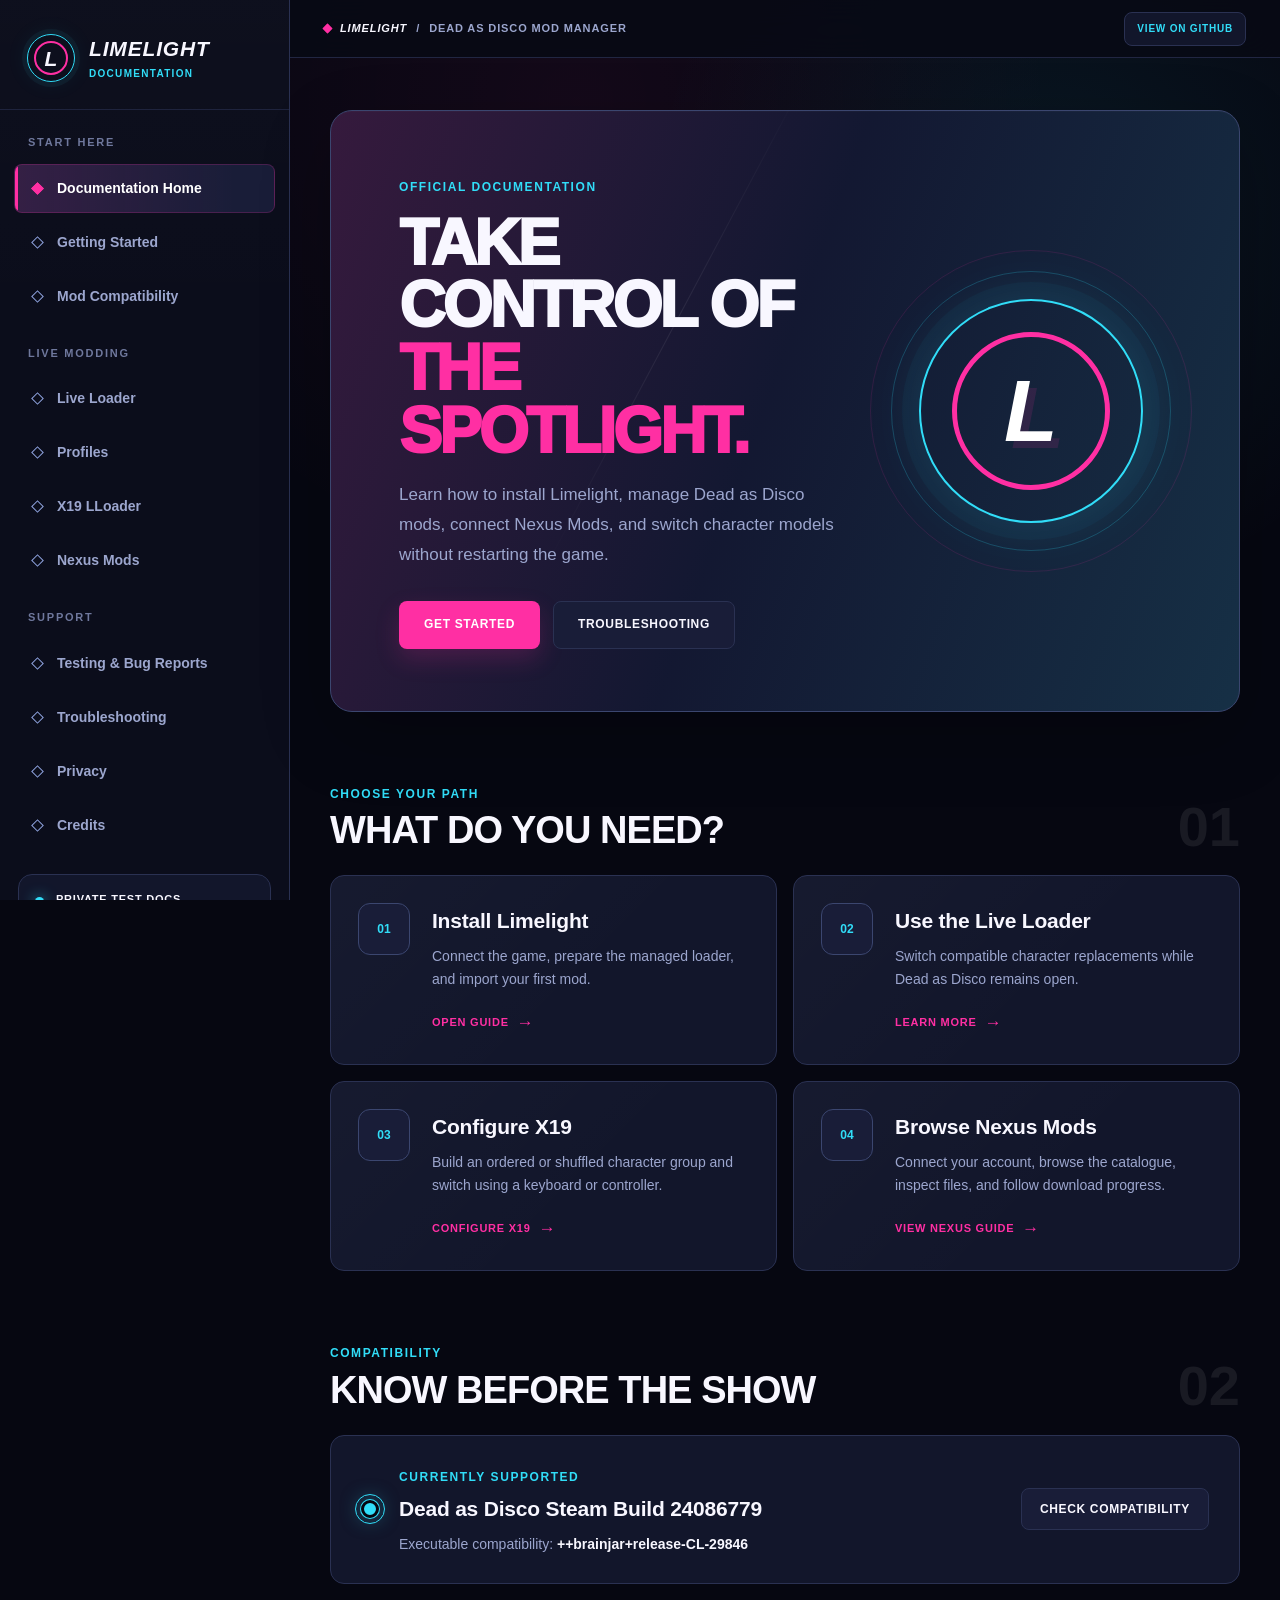
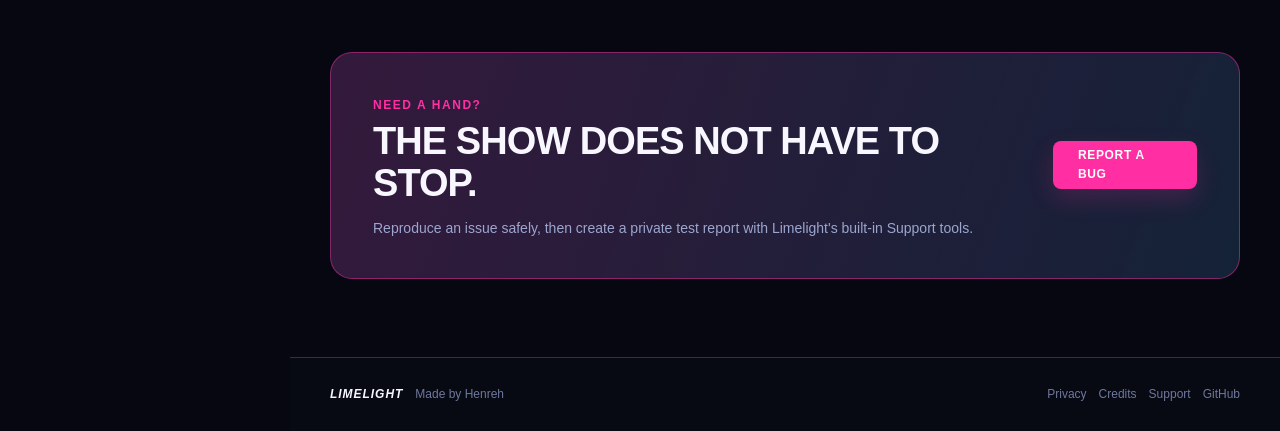
==== index.html @ 69129fb0 "Added credits to the web docs" ====
<!DOCTYPE html>
<html lang="en">
<head>
    <meta charset="UTF-8">

    <meta
        name="viewport"
        content="width=device-width, initial-scale=1.0">

    <meta
        name="description"
        content="Official documentation for Limelight, the Dead as Disco mod manager and live loader.">

    <title>Limelight Documentation</title>

    <link
        rel="stylesheet"
        href="assets/css/styles.css">

    <script
        src="assets/js/site.js"
        defer>
    </script>
</head>

<body data-page="home">
    <a
        class="skip-link"
        href="#main-content">
        Skip to documentation
    </a>

    <div class="site-shell">
        <!-- I keep the documentation navigation in one predictable place. -->
        <aside
            id="documentationSidebar"
            class="sidebar">
            <div class="sidebar-brand">
                <a
                    class="brand-link"
                    href="index.html"
                    aria-label="Limelight documentation home">
                    <span
                        class="brand-mark"
                        aria-hidden="true">
                        <span class="brand-mark-inner">L</span>
                    </span>

                    <span class="brand-copy">
                        <strong>LIMELIGHT</strong>
                        <small>DOCUMENTATION</small>
                    </span>
                </a>
            </div>

            <nav
                class="documentation-navigation"
                aria-label="Documentation">
                <p class="navigation-label">START HERE</p>

                <a
                    class="navigation-link active"
                    aria-current="page"
                    href="index.html">
                    <span class="navigation-diamond" aria-hidden="true"></span>
                    <span>Documentation Home</span>
                </a>

                <a
                    class="navigation-link"
                    href="getting-started.html">
                    <span class="navigation-diamond" aria-hidden="true"></span>
                    <span>Getting Started</span>
                </a>

                <a
                    class="navigation-link"
                    href="mod-compatibility.html">
                    <span class="navigation-diamond" aria-hidden="true"></span>
                    <span>Mod Compatibility</span>
                </a>

                <p class="navigation-label">LIVE MODDING</p>

                <a
                    class="navigation-link"
                    href="live-loader.html">
                    <span class="navigation-diamond" aria-hidden="true"></span>
                    <span>Live Loader</span>
                </a>

                <a
                    class="navigation-link"
                    href="profiles.html">
                    <span class="navigation-diamond" aria-hidden="true"></span>
                    <span>Profiles</span>
                </a>

                <a
                    class="navigation-link"
                    href="x19-loader.html">
                    <span class="navigation-diamond" aria-hidden="true"></span>
                    <span>X19 LLoader</span>
                </a>

                <a
                    class="navigation-link"
                    href="nexus-mods.html">
                    <span class="navigation-diamond" aria-hidden="true"></span>
                    <span>Nexus Mods</span>
                </a>

                <p class="navigation-label">SUPPORT</p>

                <a
                    class="navigation-link"
                    href="testing-bug-reports.html">
                    <span class="navigation-diamond" aria-hidden="true"></span>
                    <span>Testing &amp; Bug Reports</span>
                </a>

                <a
                    class="navigation-link"
                    href="troubleshooting.html">
                    <span class="navigation-diamond" aria-hidden="true"></span>
                    <span>Troubleshooting</span>
                </a>

                <a
                    class="navigation-link"
                    href="privacy.html">
                    <span class="navigation-diamond" aria-hidden="true"></span>
                    <span>Privacy</span>
                </a>
                <a
                    class="navigation-link"
                    href="credits.html">
                    <span class="navigation-diamond" aria-hidden="true"></span>
                    <span>Credits</span>
                </a>
            </nav>

            <div class="sidebar-status">
                <span class="status-dot" aria-hidden="true"></span>

                <div>
                    <strong>PRIVATE TEST DOCS</strong>
                    <span>Documentation is still being prepared.</span>
                </div>
            </div>
        </aside>

        <div class="page-column">
            <header class="topbar">
                <button
                    id="menuToggle"
                    class="menu-button"
                    type="button"
                    aria-label="Open documentation navigation"
                    aria-controls="documentationSidebar"
                    aria-expanded="false">
                    <span></span>
                    <span></span>
                    <span></span>
                </button>

                <div class="topbar-title">
                    <span class="topbar-diamond" aria-hidden="true"></span>
                    <strong>LIMELIGHT</strong>
                    <span>/</span>
                    <span>DEAD AS DISCO MOD MANAGER</span>
                </div>

                <a
                    class="topbar-link"
                    href="https://github.com/Henreh1/Limelight"
                    target="_blank"
                    rel="noopener noreferrer">
                    VIEW ON GITHUB
                </a>
            </header>

            <main
                id="main-content"
                class="main-content">
                <section class="hero-section">
                    <div class="hero-copy">
                        <span class="eyebrow">OFFICIAL DOCUMENTATION</span>

                        <h1>
                            TAKE CONTROL OF
                            <span>THE SPOTLIGHT.</span>
                        </h1>

                        <p class="hero-description">
                            Learn how to install Limelight, manage Dead as Disco
                            mods, connect Nexus Mods, and switch character models
                            without restarting the game.
                        </p>

                        <div class="hero-actions">
                            <a
                                class="button button-primary"
                                href="getting-started.html">
                                GET STARTED
                            </a>

                            <a
                                class="button button-secondary"
                                href="troubleshooting.html">
                                TROUBLESHOOTING
                            </a>
                        </div>
                    </div>

                    <div
                        class="hero-logo"
                        aria-hidden="true">
                        <div class="hero-logo-ring">
                            <div class="hero-logo-inner">L</div>
                        </div>

                        <span class="hero-orbit hero-orbit-one"></span>
                        <span class="hero-orbit hero-orbit-two"></span>
                    </div>
                </section>

                <section
                    class="section-block"
                    aria-labelledby="choose-path-heading">
                    <div class="section-heading">
                        <div>
                            <span class="eyebrow">CHOOSE YOUR PATH</span>
                            <h2 id="choose-path-heading">WHAT DO YOU NEED?</h2>
                        </div>

                        <span class="section-number">01</span>
                    </div>

                    <div class="feature-grid">
                        <a
                            class="feature-card"
                            href="getting-started.html">
                            <span class="card-icon" aria-hidden="true">01</span>

                            <div>
                                <h3>Install Limelight</h3>

                                <p>
                                    Connect the game, prepare the managed loader,
                                    and import your first mod.
                                </p>

                                <span class="card-link">
                                    OPEN GUIDE
                                    <span aria-hidden="true">→</span>
                                </span>
                            </div>
                        </a>

                        <a
                            class="feature-card"
                            href="live-loader.html">
                            <span class="card-icon" aria-hidden="true">02</span>

                            <div>
                                <h3>Use the Live Loader</h3>

                                <p>
                                    Switch compatible character replacements while
                                    Dead as Disco remains open.
                                </p>

                                <span class="card-link">
                                    LEARN MORE
                                    <span aria-hidden="true">→</span>
                                </span>
                            </div>
                        </a>

                        <a
                            class="feature-card"
                            href="x19-loader.html">
                            <span class="card-icon" aria-hidden="true">03</span>

                            <div>
                                <h3>Configure X19</h3>

                                <p>
                                    Build an ordered or shuffled character group
                                    and switch using a keyboard or controller.
                                </p>

                                <span class="card-link">
                                    CONFIGURE X19
                                    <span aria-hidden="true">→</span>
                                </span>
                            </div>
                        </a>

                        <a
                            class="feature-card"
                            href="nexus-mods.html">
                            <span class="card-icon" aria-hidden="true">04</span>

                            <div>
                                <h3>Browse Nexus Mods</h3>

                                <p>
                                    Connect your account, browse the catalogue,
                                    inspect files, and follow download progress.
                                </p>

                                <span class="card-link">
                                    VIEW NEXUS GUIDE
                                    <span aria-hidden="true">→</span>
                                </span>
                            </div>
                        </a>
                    </div>
                </section>

                <section
                    class="section-block"
                    aria-labelledby="compatibility-heading">
                    <div class="section-heading">
                        <div>
                            <span class="eyebrow">COMPATIBILITY</span>
                            <h2 id="compatibility-heading">
                                KNOW BEFORE THE SHOW
                            </h2>
                        </div>

                        <span class="section-number">02</span>
                    </div>

                    <div class="compatibility-card">
                        <div class="compatibility-status">
                            <span class="status-pulse" aria-hidden="true"></span>

                            <div>
                                <span class="eyebrow">CURRENTLY SUPPORTED</span>
                                <h3>Dead as Disco Steam Build 24086779</h3>

                                <p>
                                    Executable compatibility:
                                    <strong>++brainjar+release-CL-29846</strong>
                                </p>
                            </div>
                        </div>

                        <a
                            class="button button-secondary compact-button"
                            href="troubleshooting.html">
                            CHECK COMPATIBILITY
                        </a>
                    </div>
                </section>

                <section class="help-banner">
                    <div>
                        <span class="eyebrow">NEED A HAND?</span>
                        <h2>THE SHOW DOES NOT HAVE TO STOP.</h2>

                        <p>
                            Reproduce an issue safely, then create a private test
                            report with Limelight's built-in Support tools.
                        </p>
                    </div>

                    <a
                        class="button button-primary"
                        href="testing-bug-reports.html">
                        REPORT A BUG
                    </a>
                </section>
            </main>

            <footer class="site-footer">
                <div>
                    <strong>LIMELIGHT</strong>
                    <span>Made by Henreh</span>
                </div>

                <div class="footer-links">
                    <a href="privacy.html">Privacy</a>
                    <a href="credits.html">Credits</a>
                    <a href="troubleshooting.html">Support</a>
                    <a href="https://github.com/Henreh1" target="_blank" rel="noopener noreferrer">
                        GitHub
                    </a>
                </div>
            </footer>
        </div>
    </div>
</body>
</html>
---- assets/css/styles.css ----
:root {
    --background: #060711;
    --sidebar: #0b0d1b;
    --panel: #12162b;
    --panel-raised: #191d38;
    --panel-hover: #202543;
    --border: #2a3152;
    --border-bright: #3b466f;

    --pink: #ff2fa3;
    --pink-soft: rgba(255, 47, 163, 0.14);
    --cyan: #31ddf8;
    --cyan-soft: rgba(49, 221, 248, 0.12);

    --text: #f8f7ff;
    --muted: #9ca6ce;
    --subtle: #6f789d;

    --sidebar-width: 290px;
    --topbar-height: 58px;
    --content-width: 1220px;

    --small-radius: 8px;
    --medium-radius: 14px;
    --large-radius: 22px;

    --fast-transition: 160ms ease;
    --normal-transition: 240ms ease;
}

* {
    box-sizing: border-box;
}

html {
    min-height: 100%;
    scroll-behavior: smooth;
}

body {
    min-height: 100vh;
    margin: 0;
    overflow-x: hidden;
    color: var(--text);
    background:
        radial-gradient(
            circle at 82% 10%,
            rgba(49, 221, 248, 0.08),
            transparent 25rem
        ),
        radial-gradient(
            circle at 45% 5%,
            rgba(255, 47, 163, 0.06),
            transparent 30rem
        ),
        var(--background);
    font-family:
        "Segoe UI",
        Arial,
        sans-serif;
    font-size: 16px;
    line-height: 1.6;
}

button,
a {
    font: inherit;
}

a {
    color: inherit;
    text-decoration: none;
}

button {
    color: inherit;
}

::selection {
    color: #ffffff;
    background: var(--pink);
}

/* I keep Limelight's scrollbar styling consistent across every page. */
* {
    scrollbar-width: thin;
    scrollbar-color: var(--pink) var(--panel);
}

*::-webkit-scrollbar {
    width: 10px;
    height: 10px;
}

*::-webkit-scrollbar-track {
    background: var(--panel);
}

*::-webkit-scrollbar-thumb {
    border: 2px solid var(--panel);
    border-radius: 999px;
    background: var(--pink);
}

*::-webkit-scrollbar-thumb:hover {
    background: var(--cyan);
}

.skip-link {
    position: fixed;
    top: 12px;
    left: 12px;
    z-index: 1000;
    padding: 10px 16px;
    border-radius: var(--small-radius);
    color: #ffffff;
    background: var(--pink);
    font-weight: 800;
    transform: translateY(-160%);
    transition: transform var(--fast-transition);
}

.skip-link:focus {
    transform: translateY(0);
}

.site-shell {
    display: grid;
    grid-template-columns: var(--sidebar-width) minmax(0, 1fr);
    min-height: 100vh;
}

/* Sidebar */

.sidebar {
    position: sticky;
    top: 0;
    display: flex;
    flex-direction: column;
    height: 100vh;
    overflow-y: auto;
    border-right: 1px solid var(--border);
    background:
        linear-gradient(
            180deg,
            rgba(255, 255, 255, 0.012),
            transparent 38%
        ),
        var(--sidebar);
}

.sidebar-brand {
    padding: 34px 27px 27px;
    border-bottom: 1px solid rgba(42, 49, 82, 0.62);
}

.brand-link {
    display: flex;
    align-items: center;
    gap: 14px;
    width: fit-content;
}

.brand-mark {
    display: grid;
    width: 48px;
    height: 48px;
    place-items: center;
    border: 1px solid var(--cyan);
    border-radius: 50%;
    box-shadow:
        0 0 0 5px rgba(49, 221, 248, 0.05),
        0 0 24px rgba(49, 221, 248, 0.08);
}

.brand-mark-inner {
    display: grid;
    width: 34px;
    height: 34px;
    place-items: center;
    border: 2px solid var(--pink);
    border-radius: 50%;
    color: var(--text);
    font-size: 21px;
    font-style: italic;
    font-weight: 900;
    line-height: 1;
}

.brand-copy {
    display: flex;
    flex-direction: column;
    line-height: 1.15;
}

.brand-copy strong {
    font-family:
        "Arial Narrow",
        "Segoe UI",
        sans-serif;
    font-size: 21px;
    font-style: italic;
    font-weight: 900;
    letter-spacing: 0.04em;
}

.brand-copy small {
    margin-top: 7px;
    color: var(--cyan);
    font-size: 10px;
    font-weight: 800;
    letter-spacing: 0.13em;
}

.documentation-navigation {
    display: flex;
    flex: 1;
    flex-direction: column;
    gap: 5px;
    padding: 24px 14px;
}

.navigation-label {
    margin: 19px 14px 7px;
    color: var(--subtle);
    font-size: 11px;
    font-weight: 800;
    letter-spacing: 0.16em;
}

.navigation-label:first-child {
    margin-top: 0;
}

.navigation-link {
    position: relative;
    display: flex;
    align-items: center;
    min-height: 49px;
    gap: 15px;
    padding: 0 18px;
    overflow: hidden;
    border: 1px solid transparent;
    border-radius: var(--small-radius);
    color: var(--muted);
    font-size: 14px;
    font-weight: 700;
    transition:
        color var(--fast-transition),
        border-color var(--fast-transition),
        background var(--fast-transition),
        transform var(--fast-transition);
}

.navigation-link::before {
    position: absolute;
    top: 0;
    bottom: 0;
    left: 0;
    width: 3px;
    border-radius: 0 3px 3px 0;
    background: var(--pink);
    content: "";
    opacity: 0;
    transform: scaleY(0.45);
    transition:
        opacity var(--fast-transition),
        transform var(--fast-transition);
}

.navigation-link:hover {
    color: var(--text);
    border-color: rgba(59, 70, 111, 0.55);
    background: var(--panel);
    transform: translateX(2px);
}

.navigation-link.active,
.navigation-link[aria-current="page"] {
    color: #ffffff;
    border-color: rgba(255, 47, 163, 0.2);
    background:
        linear-gradient(
            90deg,
            rgba(255, 47, 163, 0.12),
            transparent 85%
        ),
        var(--panel-raised);
}

.navigation-link.active::before,
.navigation-link[aria-current="page"]::before {
    opacity: 1;
    transform: scaleY(1);
}

.navigation-diamond,
.topbar-diamond {
    display: inline-block;
    width: 9px;
    height: 9px;
    flex: 0 0 auto;
    border: 1px solid #8fa3df;
    transform: rotate(45deg);
    transition:
        border-color var(--fast-transition),
        background var(--fast-transition);
}

.navigation-link:hover .navigation-diamond {
    border-color: var(--cyan);
}

.navigation-link.active .navigation-diamond,
.navigation-link[aria-current="page"] .navigation-diamond {
    border-color: var(--pink);
    background: var(--pink);
}

.sidebar-status {
    display: flex;
    align-items: flex-start;
    gap: 12px;
    margin: 0 18px 20px;
    padding: 16px;
    border: 1px solid var(--border);
    border-radius: var(--medium-radius);
    background: var(--panel);
}

.sidebar-status .status-dot {
    width: 9px;
    height: 9px;
    flex: 0 0 auto;
    margin-top: 6px;
    border-radius: 50%;
    background: var(--cyan);
    box-shadow: 0 0 14px rgba(49, 221, 248, 0.7);
}

.sidebar-status div {
    display: flex;
    min-width: 0;
    flex-direction: column;
}

.sidebar-status strong {
    color: var(--text);
    font-size: 11px;
    letter-spacing: 0.07em;
}

.sidebar-status span:last-child {
    margin-top: 4px;
    color: var(--muted);
    font-size: 11px;
    line-height: 1.45;
}

/* Main page frame */

.page-column {
    display: flex;
    min-width: 0;
    min-height: 100vh;
    flex-direction: column;
}

.topbar {
    position: sticky;
    top: 0;
    z-index: 50;
    display: flex;
    min-height: var(--topbar-height);
    align-items: center;
    justify-content: space-between;
    gap: 20px;
    padding: 0 34px;
    border-bottom: 1px solid rgba(42, 49, 82, 0.75);
    background: rgba(8, 10, 21, 0.92);
    backdrop-filter: blur(18px);
}

.topbar-title {
    display: flex;
    align-items: center;
    gap: 9px;
    color: var(--muted);
    font-size: 11px;
    font-weight: 800;
    letter-spacing: 0.08em;
}

.topbar-title strong {
    color: var(--text);
    font-style: italic;
}

.topbar-diamond {
    width: 7px;
    height: 7px;
    border-color: var(--pink);
    background: var(--pink);
}

.topbar-link {
    padding: 8px 12px;
    border: 1px solid var(--border);
    border-radius: var(--small-radius);
    color: var(--cyan);
    background: var(--panel);
    font-size: 10px;
    font-weight: 900;
    letter-spacing: 0.08em;
    transition:
        color var(--fast-transition),
        border-color var(--fast-transition),
        background var(--fast-transition);
}

.topbar-link:hover {
    color: #ffffff;
    border-color: var(--pink);
    background: var(--pink-soft);
}

.menu-button {
    display: none;
    width: 42px;
    height: 42px;
    padding: 10px;
    border: 1px solid var(--border);
    border-radius: var(--small-radius);
    background: var(--panel);
    cursor: pointer;
}

.menu-button span {
    display: block;
    width: 100%;
    height: 2px;
    margin: 4px 0;
    border-radius: 2px;
    background: var(--text);
}

.main-content {
    width: min(100%, calc(var(--content-width) + 80px));
    flex: 1;
    margin: 0 auto;
    padding: 52px 40px 78px;
}

/* Hero */

.hero-section {
    position: relative;
    display: grid;
    min-height: 430px;
    grid-template-columns: minmax(0, 1.25fr) minmax(280px, 0.75fr);
    align-items: center;
    gap: 50px;
    overflow: hidden;
    padding: 62px 68px;
    border: 1px solid var(--border-bright);
    border-radius: var(--large-radius);
    background:
        linear-gradient(
            110deg,
            rgba(255, 47, 163, 0.15),
            rgba(19, 24, 50, 0.94) 48%,
            rgba(49, 221, 248, 0.13)
        ),
        var(--panel);
    box-shadow:
        0 24px 70px rgba(0, 0, 0, 0.24),
        inset 0 1px 0 rgba(255, 255, 255, 0.02);
}

.hero-section::before {
    position: absolute;
    top: -70px;
    left: 38%;
    width: 1px;
    height: 560px;
    background: linear-gradient(
        transparent,
        rgba(255, 255, 255, 0.08),
        transparent
    );
    content: "";
    transform: rotate(28deg);
}

.hero-copy {
    position: relative;
    z-index: 2;
}

.eyebrow {
    color: var(--cyan);
    font-size: 12px;
    font-weight: 900;
    letter-spacing: 0.13em;
}

.hero-copy h1 {
    max-width: 710px;
    margin: 13px 0 18px;
    font-family:
        "Arial Narrow",
        "Segoe UI",
        sans-serif;
    font-size: clamp(42px, 5vw, 72px);
    font-weight: 950;
    letter-spacing: -0.045em;
    line-height: 0.98;
}

.hero-copy h1 span {
    display: block;
    color: var(--pink);
}

.hero-description {
    max-width: 650px;
    margin: 0;
    color: var(--muted);
    font-size: 17px;
    line-height: 1.75;
}

.hero-actions {
    display: flex;
    flex-wrap: wrap;
    gap: 13px;
    margin-top: 31px;
}

.button {
    display: inline-flex;
    min-height: 48px;
    align-items: center;
    justify-content: center;
    padding: 0 24px;
    border: 1px solid transparent;
    border-radius: var(--small-radius);
    font-size: 12px;
    font-weight: 900;
    letter-spacing: 0.055em;
    transition:
        color var(--fast-transition),
        border-color var(--fast-transition),
        background var(--fast-transition),
        transform var(--fast-transition),
        box-shadow var(--fast-transition);
}

.button:hover {
    transform: translateY(-2px);
}

.button:focus-visible,
.navigation-link:focus-visible,
.topbar-link:focus-visible,
.feature-card:focus-visible,
.menu-button:focus-visible {
    outline: 2px solid var(--cyan);
    outline-offset: 3px;
}

.button-primary {
    color: #ffffff;
    background: var(--pink);
    box-shadow: 0 10px 24px rgba(255, 47, 163, 0.18);
}

.button-primary:hover {
    background: #ff4caf;
    box-shadow: 0 13px 30px rgba(255, 47, 163, 0.3);
}

.button-secondary {
    color: var(--text);
    border-color: var(--border);
    background: var(--panel-raised);
}

.button-secondary:hover {
    border-color: var(--cyan);
    background: var(--cyan-soft);
}

.compact-button {
    min-height: 42px;
    padding: 0 18px;
    white-space: nowrap;
}

.hero-logo {
    position: relative;
    display: grid;
    width: min(100%, 330px);
    aspect-ratio: 1;
    place-items: center;
    justify-self: center;
}

.hero-logo-ring {
    position: relative;
    z-index: 2;
    display: grid;
    width: 224px;
    height: 224px;
    place-items: center;
    border: 2px solid var(--cyan);
    border-radius: 50%;
    box-shadow:
        0 0 0 17px rgba(49, 221, 248, 0.035),
        0 0 55px rgba(49, 221, 248, 0.12);
}

.hero-logo-inner {
    display: grid;
    width: 158px;
    height: 158px;
    place-items: center;
    border: 5px solid var(--pink);
    border-radius: 50%;
    color: #ffffff;
    font-size: 88px;
    font-style: italic;
    font-weight: 900;
    line-height: 1;
    text-shadow: 7px 7px 0 rgba(255, 47, 163, 0.12);
}

.hero-orbit {
    position: absolute;
    border: 1px solid rgba(49, 221, 248, 0.22);
    border-radius: 50%;
    animation: orbitPulse 4s ease-in-out infinite;
}

.hero-orbit-one {
    width: 280px;
    height: 280px;
}

.hero-orbit-two {
    width: 322px;
    height: 322px;
    border-color: rgba(255, 47, 163, 0.12);
    animation-delay: 1.1s;
}

@keyframes orbitPulse {
    0%,
    100% {
        opacity: 0.3;
        transform: scale(0.96);
    }

    50% {
        opacity: 0.8;
        transform: scale(1);
    }
}

/* Documentation sections */

.section-block {
    margin-top: 68px;
}

.section-heading {
    display: flex;
    align-items: flex-end;
    justify-content: space-between;
    gap: 30px;
    margin-bottom: 23px;
}

.section-heading h2,
.help-banner h2 {
    margin: 5px 0 0;
    font-family:
        "Arial Narrow",
        "Segoe UI",
        sans-serif;
    font-size: clamp(27px, 3vw, 38px);
    font-weight: 900;
    letter-spacing: -0.025em;
    line-height: 1.1;
}

.section-number {
    color: rgba(255, 255, 255, 0.08);
    font-size: 56px;
    font-weight: 900;
    line-height: 0.9;
}

.feature-grid {
    display: grid;
    grid-template-columns: repeat(2, minmax(0, 1fr));
    gap: 16px;
}

.feature-card {
    display: flex;
    min-height: 190px;
    gap: 22px;
    padding: 27px;
    border: 1px solid var(--border);
    border-radius: var(--medium-radius);
    background:
        linear-gradient(
            135deg,
            rgba(255, 255, 255, 0.018),
            transparent 60%
        ),
        var(--panel);
    transition:
        border-color var(--normal-transition),
        background var(--normal-transition),
        transform var(--normal-transition),
        box-shadow var(--normal-transition);
}

.feature-card:hover {
    border-color: var(--pink);
    background:
        linear-gradient(
            135deg,
            rgba(255, 47, 163, 0.1),
            transparent 66%
        ),
        var(--panel-raised);
    box-shadow: 0 17px 45px rgba(0, 0, 0, 0.19);
    transform: translateY(-4px);
}

.card-icon {
    display: grid;
    width: 52px;
    height: 52px;
    flex: 0 0 auto;
    place-items: center;
    border: 1px solid var(--border-bright);
    border-radius: 12px;
    color: var(--cyan);
    background: var(--panel-raised);
    font-size: 12px;
    font-weight: 900;
}

.feature-card:hover .card-icon {
    color: var(--pink);
    border-color: var(--pink);
}

.feature-card h3,
.compatibility-card h3 {
    margin: 1px 0 7px;
    color: var(--text);
    font-family:
        "Arial Narrow",
        "Segoe UI",
        sans-serif;
    font-size: 21px;
    font-weight: 900;
    letter-spacing: -0.01em;
}

.feature-card p,
.compatibility-card p,
.help-banner p {
    margin: 0;
    color: var(--muted);
    font-size: 14px;
    line-height: 1.65;
}

.card-link {
    display: inline-flex;
    align-items: center;
    gap: 8px;
    margin-top: 18px;
    color: var(--pink);
    font-size: 11px;
    font-weight: 900;
    letter-spacing: 0.07em;
}

.card-link span {
    font-size: 17px;
    transition: transform var(--fast-transition);
}

.feature-card:hover .card-link span {
    transform: translateX(4px);
}

.compatibility-card {
    display: flex;
    align-items: center;
    justify-content: space-between;
    gap: 28px;
    padding: 27px 30px;
    border: 1px solid var(--border);
    border-radius: var(--medium-radius);
    background: var(--panel);
}

.compatibility-status {
    display: flex;
    align-items: center;
    gap: 20px;
}

.status-pulse {
    position: relative;
    width: 18px;
    height: 18px;
    flex: 0 0 auto;
    border: 3px solid var(--background);
    border-radius: 50%;
    background: var(--cyan);
    box-shadow:
        0 0 0 1px var(--cyan),
        0 0 20px rgba(49, 221, 248, 0.5);
}

.status-pulse::after {
    position: absolute;
    inset: -9px;
    border: 1px solid var(--cyan);
    border-radius: 50%;
    content: "";
    animation: statusPulse 2s ease-out infinite;
}

@keyframes statusPulse {
    from {
        opacity: 0.8;
        transform: scale(0.55);
    }

    to {
        opacity: 0;
        transform: scale(1.25);
    }
}

.compatibility-card h3 {
    margin-top: 4px;
}

.compatibility-card p strong {
    color: var(--text);
}

.help-banner {
    display: flex;
    align-items: center;
    justify-content: space-between;
    gap: 35px;
    margin-top: 68px;
    padding: 38px 42px;
    border: 1px solid rgba(255, 47, 163, 0.45);
    border-radius: var(--large-radius);
    background:
        linear-gradient(
            110deg,
            rgba(255, 47, 163, 0.14),
            rgba(49, 221, 248, 0.06)
        ),
        var(--panel);
}

.help-banner .eyebrow {
    color: var(--pink);
}

.help-banner p {
    max-width: 700px;
    margin-top: 12px;
}

/* Footer */

.site-footer {
    display: flex;
    align-items: center;
    justify-content: space-between;
    gap: 25px;
    padding: 27px 40px;
    border-top: 1px solid var(--border);
    color: var(--subtle);
    background: rgba(8, 10, 21, 0.7);
    font-size: 12px;
}

.site-footer > div {
    display: flex;
    align-items: center;
    gap: 12px;
}

.site-footer strong {
    color: var(--text);
    font-style: italic;
    letter-spacing: 0.08em;
}

.footer-links {
    display: flex;
    gap: 20px;
}

.footer-links a {
    transition: color var(--fast-transition);
}

.footer-links a:hover {
    color: var(--cyan);
}

/* Tablet layout */

@media (max-width: 1080px) {
    :root {
        --sidebar-width: 250px;
    }

    .main-content {
        padding-right: 28px;
        padding-left: 28px;
    }

    .hero-section {
        padding: 48px 42px;
    }

    .hero-logo {
        transform: scale(0.82);
    }

    .feature-grid {
        grid-template-columns: 1fr;
    }
}

/* Mobile navigation and page layout */

@media (max-width: 820px) {
    .site-shell {
        display: block;
    }

    .sidebar {
        position: fixed;
        top: 0;
        bottom: 0;
        left: 0;
        z-index: 200;
        width: min(320px, 88vw);
        height: 100vh;
        box-shadow: 25px 0 60px rgba(0, 0, 0, 0.45);
        transform: translateX(-105%);
        transition: transform var(--normal-transition);
    }

    body.sidebar-open {
        overflow: hidden;
    }

    body.sidebar-open .sidebar {
        transform: translateX(0);
    }

    body.sidebar-open::after {
        position: fixed;
        inset: 0;
        z-index: 150;
        background: rgba(2, 3, 10, 0.72);
        content: "";
        backdrop-filter: blur(3px);
    }

    .menu-button {
        display: block;
    }

    .topbar {
        padding: 8px 18px;
    }

    .topbar-title {
        flex: 1;
    }

    .topbar-title span:last-child,
    .topbar-link {
        display: none;
    }

    .main-content {
        padding: 30px 18px 58px;
    }

    .hero-section {
        grid-template-columns: 1fr;
        gap: 22px;
        padding: 38px 27px 24px;
        text-align: center;
    }

    .hero-description {
        margin: 0 auto;
    }

    .hero-actions {
        justify-content: center;
    }

    .hero-logo {
        width: 240px;
        margin: 0 auto;
        transform: scale(0.75);
    }

    .section-block,
    .help-banner {
        margin-top: 45px;
    }

    .section-heading {
        align-items: center;
    }

    .section-number {
        font-size: 42px;
    }

    .compatibility-card,
    .help-banner {
        align-items: flex-start;
        flex-direction: column;
    }

    .site-footer {
        align-items: flex-start;
        flex-direction: column;
        padding: 24px 20px;
    }

    .site-footer > div {
        flex-wrap: wrap;
    }
}

@media (max-width: 520px) {
    .hero-copy h1 {
        font-size: 38px;
    }

    .hero-actions,
    .hero-actions .button {
        width: 100%;
    }

    .feature-card {
        flex-direction: column;
    }

    .compatibility-status {
        align-items: flex-start;
    }

    .section-heading {
        align-items: flex-start;
    }

    .section-number {
        display: none;
    }

    .help-banner {
        padding: 29px 25px;
    }

    .help-banner .button {
        width: 100%;
    }
}

@media (prefers-reduced-motion: reduce) {
    html {
        scroll-behavior: auto;
    }

    *,
    *::before,
    *::after {
        animation-duration: 0.01ms !important;
        animation-iteration-count: 1 !important;
        transition-duration: 0.01ms !important;
    }
}

/* Documentation article pages */

.documentation-page {
    width: min(100%, calc(var(--content-width) + 80px));
    flex: 1;
    margin: 0 auto;
    padding: 52px 40px 78px;
}

.documentation-hero {
    padding-bottom: 34px;
    border-bottom: 1px solid var(--border);
}

.documentation-hero h1 {
    margin: 8px 0 13px;
    font-family:
        "Arial Narrow",
        "Segoe UI",
        sans-serif;
    font-size: clamp(38px, 5vw, 60px);
    font-weight: 950;
    letter-spacing: -0.04em;
    line-height: 1;
}

.documentation-hero > p {
    max-width: 780px;
    margin: 0;
    color: var(--muted);
    font-size: 17px;
    line-height: 1.75;
}

.breadcrumbs {
    display: flex;
    flex-wrap: wrap;
    align-items: center;
    gap: 9px;
    margin-bottom: 24px;
    color: var(--subtle);
    font-size: 11px;
    font-weight: 800;
    letter-spacing: 0.08em;
}

.breadcrumbs a {
    color: var(--cyan);
}

.breadcrumbs a:hover {
    color: var(--pink);
}

.article-layout {
    display: grid;
    grid-template-columns: minmax(0, 1fr) 245px;
    align-items: start;
    gap: 58px;
    margin-top: 42px;
}

.article {
    min-width: 0;
}

.table-of-contents {
    position: sticky;
    top: calc(var(--topbar-height) + 28px);
    padding: 20px;
    border: 1px solid var(--border);
    border-radius: var(--medium-radius);
    background: var(--panel);
}

.table-of-contents strong {
    display: block;
    margin-bottom: 12px;
    color: var(--text);
    font-size: 11px;
    letter-spacing: 0.09em;
}

.table-of-contents a {
    display: block;
    padding: 7px 0 7px 13px;
    border-left: 1px solid var(--border-bright);
    color: var(--muted);
    font-size: 12px;
    line-height: 1.4;
    transition:
        color var(--fast-transition),
        border-color var(--fast-transition);
}

.table-of-contents a:hover {
    color: var(--cyan);
    border-color: var(--cyan);
}

.guide-section {
    padding-bottom: 43px;
    scroll-margin-top: calc(var(--topbar-height) + 28px);
}

.guide-section + .guide-section {
    padding-top: 43px;
    border-top: 1px solid var(--border);
}

.guide-section h2 {
    margin: 0 0 14px;
    font-family:
        "Arial Narrow",
        "Segoe UI",
        sans-serif;
    font-size: 30px;
    font-weight: 900;
    letter-spacing: -0.025em;
}

.guide-section h3 {
    margin: 28px 0 9px;
    color: var(--text);
    font-size: 18px;
}

.guide-section p {
    margin: 0 0 17px;
    color: var(--muted);
    line-height: 1.75;
}

.guide-section a:not(.button) {
    color: var(--cyan);
    text-decoration: underline;
    text-decoration-color: rgba(49, 221, 248, 0.35);
    text-underline-offset: 3px;
}

.guide-section a:not(.button):hover {
    color: var(--pink);
    text-decoration-color: var(--pink);
}

.guide-list {
    margin: 18px 0;
    padding-left: 23px;
    color: var(--muted);
}

.guide-list li {
    margin: 9px 0;
    padding-left: 5px;
}

.guide-list li::marker {
    color: var(--pink);
}

.step-list {
    display: grid;
    gap: 14px;
    margin-top: 22px;
}

.guide-step {
    display: grid;
    grid-template-columns: 44px minmax(0, 1fr);
    gap: 17px;
    padding: 21px;
    border: 1px solid var(--border);
    border-radius: var(--medium-radius);
    background: var(--panel);
}

.step-number {
    display: grid;
    width: 44px;
    height: 44px;
    place-items: center;
    border: 1px solid var(--pink);
    border-radius: 11px;
    color: var(--pink);
    background: var(--pink-soft);
    font-size: 13px;
    font-weight: 900;
}

.guide-step h3 {
    margin: 1px 0 5px;
    font-size: 16px;
}

.guide-step p {
    margin: 0;
    font-size: 14px;
}

.notice {
    position: relative;
    margin: 23px 0;
    padding: 20px 22px 20px 25px;
    overflow: hidden;
    border: 1px solid var(--border);
    border-radius: var(--medium-radius);
    background: var(--panel);
}

.notice::before {
    position: absolute;
    top: 0;
    bottom: 0;
    left: 0;
    width: 4px;
    background: var(--cyan);
    content: "";
}

.notice.notice-warning::before {
    background: var(--pink);
}

.notice strong {
    display: block;
    margin-bottom: 5px;
    color: var(--cyan);
    font-size: 12px;
    letter-spacing: 0.07em;
}

.notice.notice-warning strong {
    color: var(--pink);
}

.notice p {
    margin: 0;
    font-size: 14px;
}

.code-block {
    position: relative;
    margin: 20px 0;
    padding: 19px 21px;
    overflow-x: auto;
    border: 1px solid var(--border);
    border-radius: var(--small-radius);
    color: #c9f8ff;
    background: #090b17;
    font-family:
        Consolas,
        "Courier New",
        monospace;
    font-size: 13px;
    line-height: 1.65;
    white-space: pre;
}

.inline-code {
    padding: 2px 6px;
    border: 1px solid rgba(49, 221, 248, 0.18);
    border-radius: 4px;
    color: var(--cyan);
    background: rgba(49, 221, 248, 0.07);
    font-family:
        Consolas,
        "Courier New",
        monospace;
    font-size: 0.9em;
}

.next-page-card {
    display: flex;
    align-items: center;
    justify-content: space-between;
    gap: 25px;
    margin-top: 22px;
    padding: 24px 26px;
    border: 1px solid var(--border);
    border-radius: var(--medium-radius);
    background:
        linear-gradient(
            110deg,
            rgba(255, 47, 163, 0.1),
            rgba(49, 221, 248, 0.05)
        ),
        var(--panel);
    transition:
        border-color var(--fast-transition),
        transform var(--fast-transition);
}

.next-page-card:hover {
    border-color: var(--pink);
    transform: translateY(-2px);
}

.next-page-card small {
    display: block;
    margin-bottom: 3px;
    color: var(--pink);
    font-weight: 900;
    letter-spacing: 0.08em;
}

.next-page-card strong {
    color: var(--text);
    font-size: 18px;
}

.next-page-arrow {
    color: var(--cyan);
    font-size: 28px;
}

.documentation-image {
    margin: 27px 0;
}

.documentation-image-button {
    position: relative;
    display: block;
    width: 100%;
    padding: 0;
    overflow: hidden;
    border: 1px solid var(--border-bright);
    border-radius: var(--medium-radius);
    background: var(--panel);
    cursor: zoom-in;
    transition:
        border-color var(--fast-transition),
        box-shadow var(--fast-transition),
        transform var(--fast-transition);
}

.documentation-image-button:hover {
    border-color: var(--pink);
    box-shadow: 0 18px 42px rgba(0, 0, 0, 0.28);
    transform: translateY(-2px);
}

.documentation-image-button:focus-visible {
    outline: 2px solid var(--cyan);
    outline-offset: 4px;
}

.documentation-image-button img {
    display: block;
    width: 100%;
    height: auto;
}

.documentation-image-action {
    position: absolute;
    right: 14px;
    bottom: 14px;
    padding: 8px 11px;
    border: 1px solid rgba(49, 221, 248, 0.28);
    border-radius: 7px;
    color: var(--cyan);
    background: rgba(7, 9, 22, 0.9);
    font-size: 10px;
    font-weight: 900;
    letter-spacing: 0.08em;
}

.documentation-image figcaption {
    padding: 11px 4px 0;
    color: var(--muted);
    font-size: 12px;
    line-height: 1.6;
}

.documentation-image figcaption strong {
    margin-right: 7px;
    color: var(--pink);
    font-size: 10px;
    letter-spacing: 0.08em;
}

body.lightbox-open {
    overflow: hidden;
}

.image-lightbox {
    position: fixed;
    z-index: 2000;
    inset: 0;
    display: grid;
    grid-template-rows: minmax(0, 1fr) auto;
    place-items: center;
    gap: 16px;
    padding: 64px 32px 28px;
    background: rgba(4, 5, 15, 0.94);
    animation: lightbox-fade-in 160ms ease-out;
}

.image-lightbox img {
    display: block;
    max-width: 96vw;
    max-height: 88vh;
    border: 1px solid var(--border-bright);
    border-radius: var(--medium-radius);
    box-shadow: 0 28px 80px rgba(0, 0, 0, 0.55);
    object-fit: contain;
}

.image-lightbox-caption {
    max-width: 900px;
    margin: 0;
    color: var(--muted);
    font-size: 13px;
    line-height: 1.55;
    text-align: center;
}

.image-lightbox-close {
    position: absolute;
    top: 18px;
    right: 20px;
    display: grid;
    width: 42px;
    height: 42px;
    place-items: center;
    border: 1px solid var(--border-bright);
    border-radius: 10px;
    color: var(--text);
    background: var(--panel-raised);
    cursor: pointer;
    font-size: 23px;
    line-height: 1;
    transition:
        color var(--fast-transition),
        border-color var(--fast-transition),
        background var(--fast-transition);
}

.image-lightbox-close:hover {
    color: var(--pink);
    border-color: var(--pink);
    background: var(--pink-soft);
}

.image-lightbox-close:focus-visible {
    outline: 2px solid var(--cyan);
    outline-offset: 3px;
}

@keyframes lightbox-fade-in {
    from {
        opacity: 0;
    }

    to {
        opacity: 1;
    }
}

@media (max-width: 1000px) {
    .article-layout {
        grid-template-columns: 1fr;
    }

    .table-of-contents {
        position: static;
        grid-row: 1;
    }
}

@media (max-width: 820px) {
    .documentation-page {
        padding: 30px 18px 58px;
    }
}

@media (max-width: 520px) {
    .guide-step {
        grid-template-columns: 1fr;
    }

    .next-page-card {
        align-items: flex-start;
    }

    .image-lightbox {
        padding: 58px 14px 20px;
    }

    .documentation-image-action {
        right: 8px;
        bottom: 8px;
    }
}
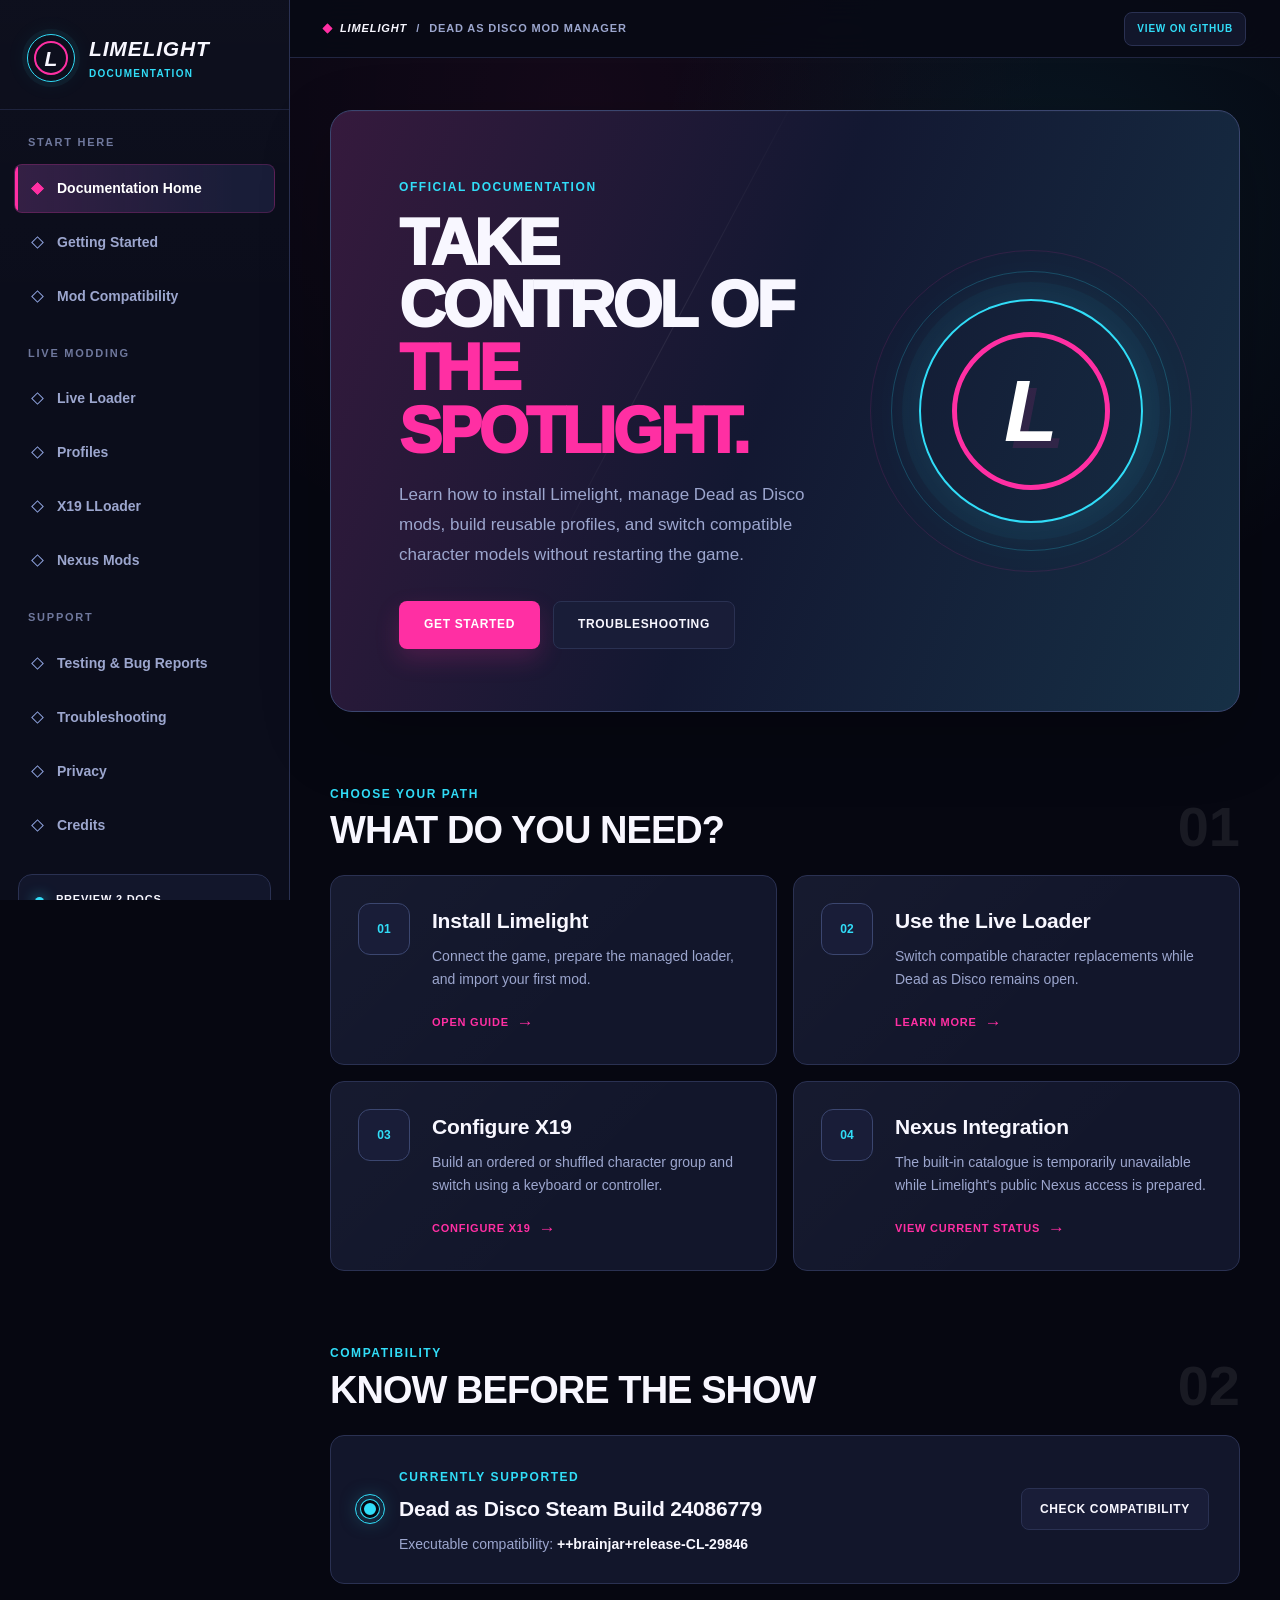
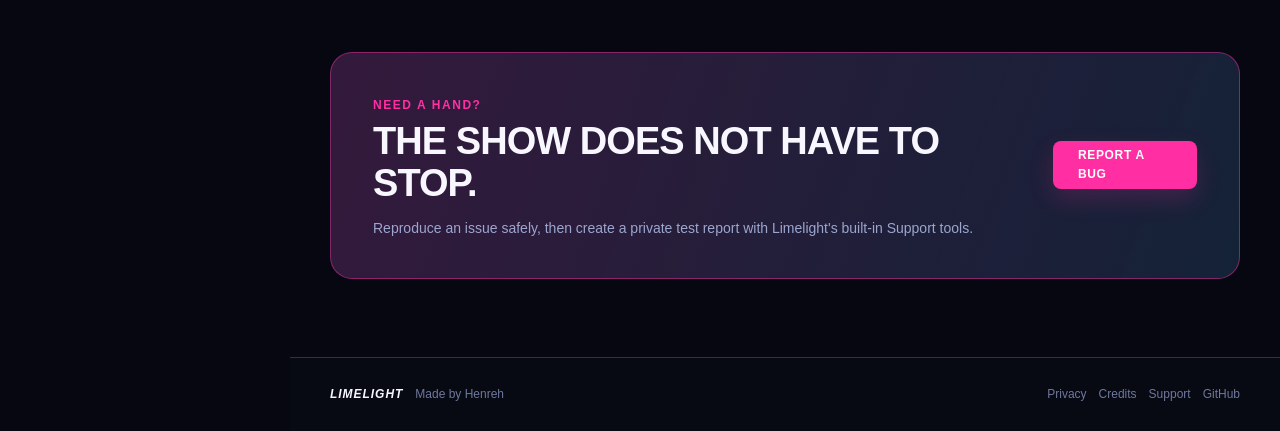
==== commit 1a2e9153: "Updated for preview 2 disclosing nexus status and added purge all mods information I think that is i" ====
--- a/index.html
+++ b/index.html
@@ -12,6 +12,11 @@
         content="Official documentation for Limelight, the Dead as Disco mod manager and live loader.">
 
     <title>Limelight Documentation</title>
+
+    <link
+        rel="icon"
+        type="image/png"
+        href="assets/images/limelight-favicon.png">
 
     <link
         rel="stylesheet"
@@ -144,8 +149,8 @@
                 <span class="status-dot" aria-hidden="true"></span>
 
                 <div>
-                    <strong>PRIVATE TEST DOCS</strong>
-                    <span>Documentation is still being prepared.</span>
+                    <strong>PREVIEW 2 DOCS</strong>
+                    <span>Documentation for Limelight Preview 2.</span>
                 </div>
             </div>
         </aside>
@@ -194,8 +199,8 @@
 
                         <p class="hero-description">
                             Learn how to install Limelight, manage Dead as Disco
-                            mods, connect Nexus Mods, and switch character models
-                            without restarting the game.
+                            mods, build reusable profiles, and switch compatible
+                            character models without restarting the game.
                         </p>
 
                         <div class="hero-actions">
@@ -304,15 +309,15 @@
                             <span class="card-icon" aria-hidden="true">04</span>
 
                             <div>
-                                <h3>Browse Nexus Mods</h3>
+                                <h3>Nexus Integration</h3>
 
                                 <p>
-                                    Connect your account, browse the catalogue,
-                                    inspect files, and follow download progress.
+                                    The built-in catalogue is temporarily unavailable
+                                    while Limelight's public Nexus access is prepared.
                                 </p>
 
                                 <span class="card-link">
-                                    VIEW NEXUS GUIDE
+                                    VIEW CURRENT STATUS
                                     <span aria-hidden="true">→</span>
                                 </span>
                             </div>
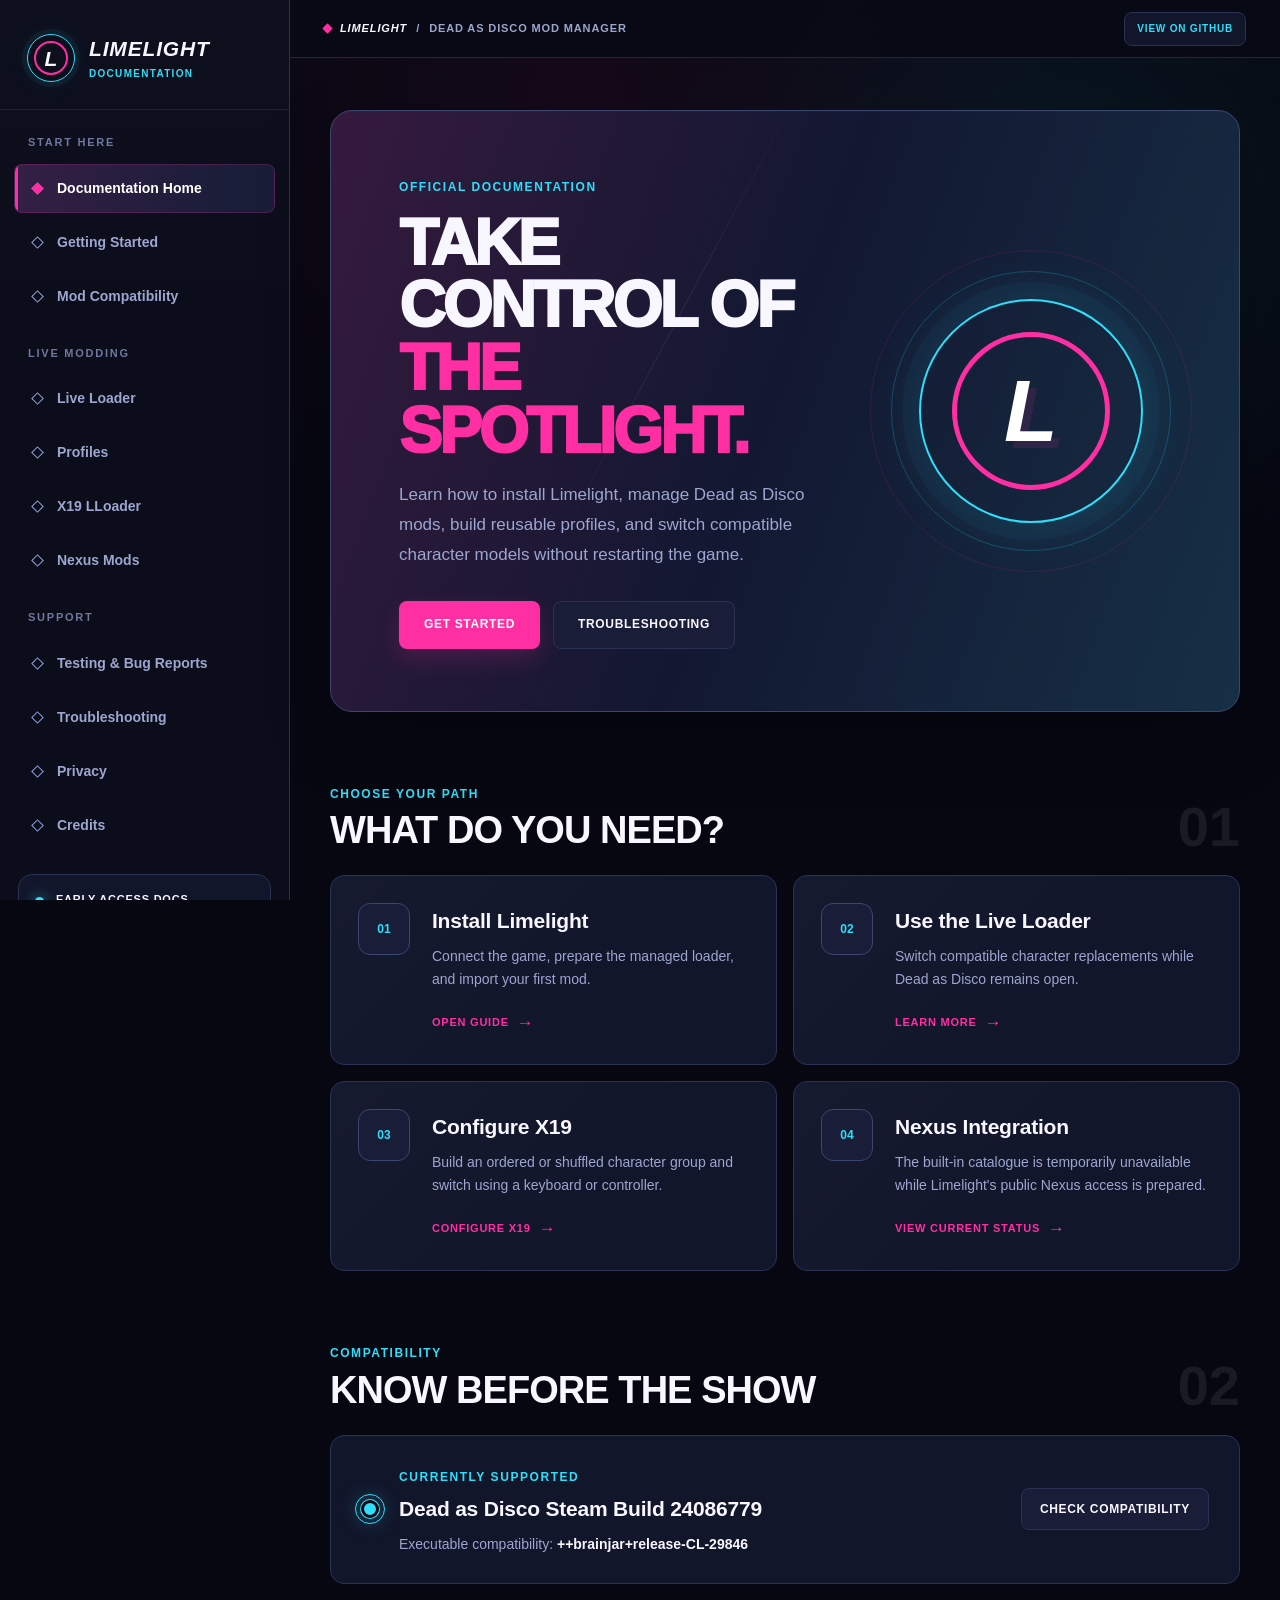
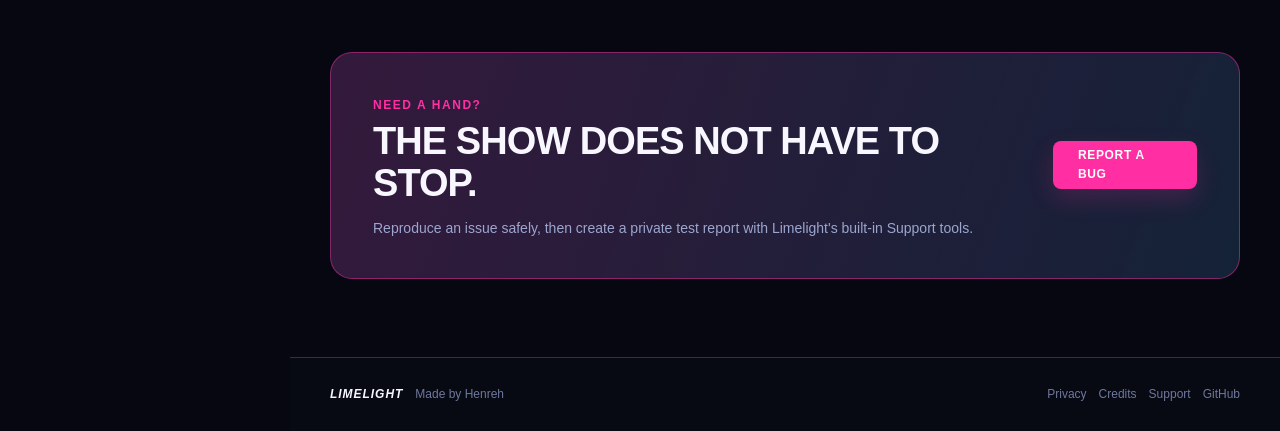
==== commit a499a5a6: "Early access updates" ====
--- a/index.html
+++ b/index.html
@@ -149,8 +149,8 @@
                 <span class="status-dot" aria-hidden="true"></span>
 
                 <div>
-                    <strong>PREVIEW 2 DOCS</strong>
-                    <span>Documentation for Limelight Preview 2.</span>
+                    <strong>EARLY ACCESS DOCS</strong>
+                    <span>Documentation for Limelight Early Access.</span>
                 </div>
             </div>
         </aside>
--- a/assets/css/styles.css
+++ b/assets/css/styles.css
@@ -28,12 +28,18 @@
     --normal-transition: 240ms ease;
 }
 
+/* I let the browser keep the current page visible until the next one is ready. */
+@view-transition {
+    navigation: auto;
+}
+
 * {
     box-sizing: border-box;
 }
 
 html {
     min-height: 100%;
+    background: var(--background);
     scroll-behavior: smooth;
 }
 
@@ -130,6 +136,32 @@
     min-height: 100vh;
 }
 
+::view-transition-group(root) {
+    animation-duration: 120ms;
+    animation-timing-function: cubic-bezier(0.2, 0.75, 0.25, 1);
+}
+
+::view-transition-old(root) {
+    animation: none;
+    opacity: 0;
+    mix-blend-mode: normal;
+}
+
+::view-transition-new(root) {
+    animation: page-fade-in 120ms ease-out both;
+    mix-blend-mode: normal;
+}
+
+@keyframes page-fade-in {
+    from {
+        opacity: 0.9;
+    }
+
+    to {
+        opacity: 1;
+    }
+}
+
 /* Sidebar */
 
 .sidebar {
@@ -1568,6 +1600,17 @@
     }
 }
 
+@media (prefers-reduced-motion: reduce) {
+    html {
+        scroll-behavior: auto;
+    }
+
+    ::view-transition-old(root),
+    ::view-transition-new(root) {
+        animation: none;
+    }
+}
+
 @media (max-width: 1000px) {
     .article-layout {
         grid-template-columns: 1fr;
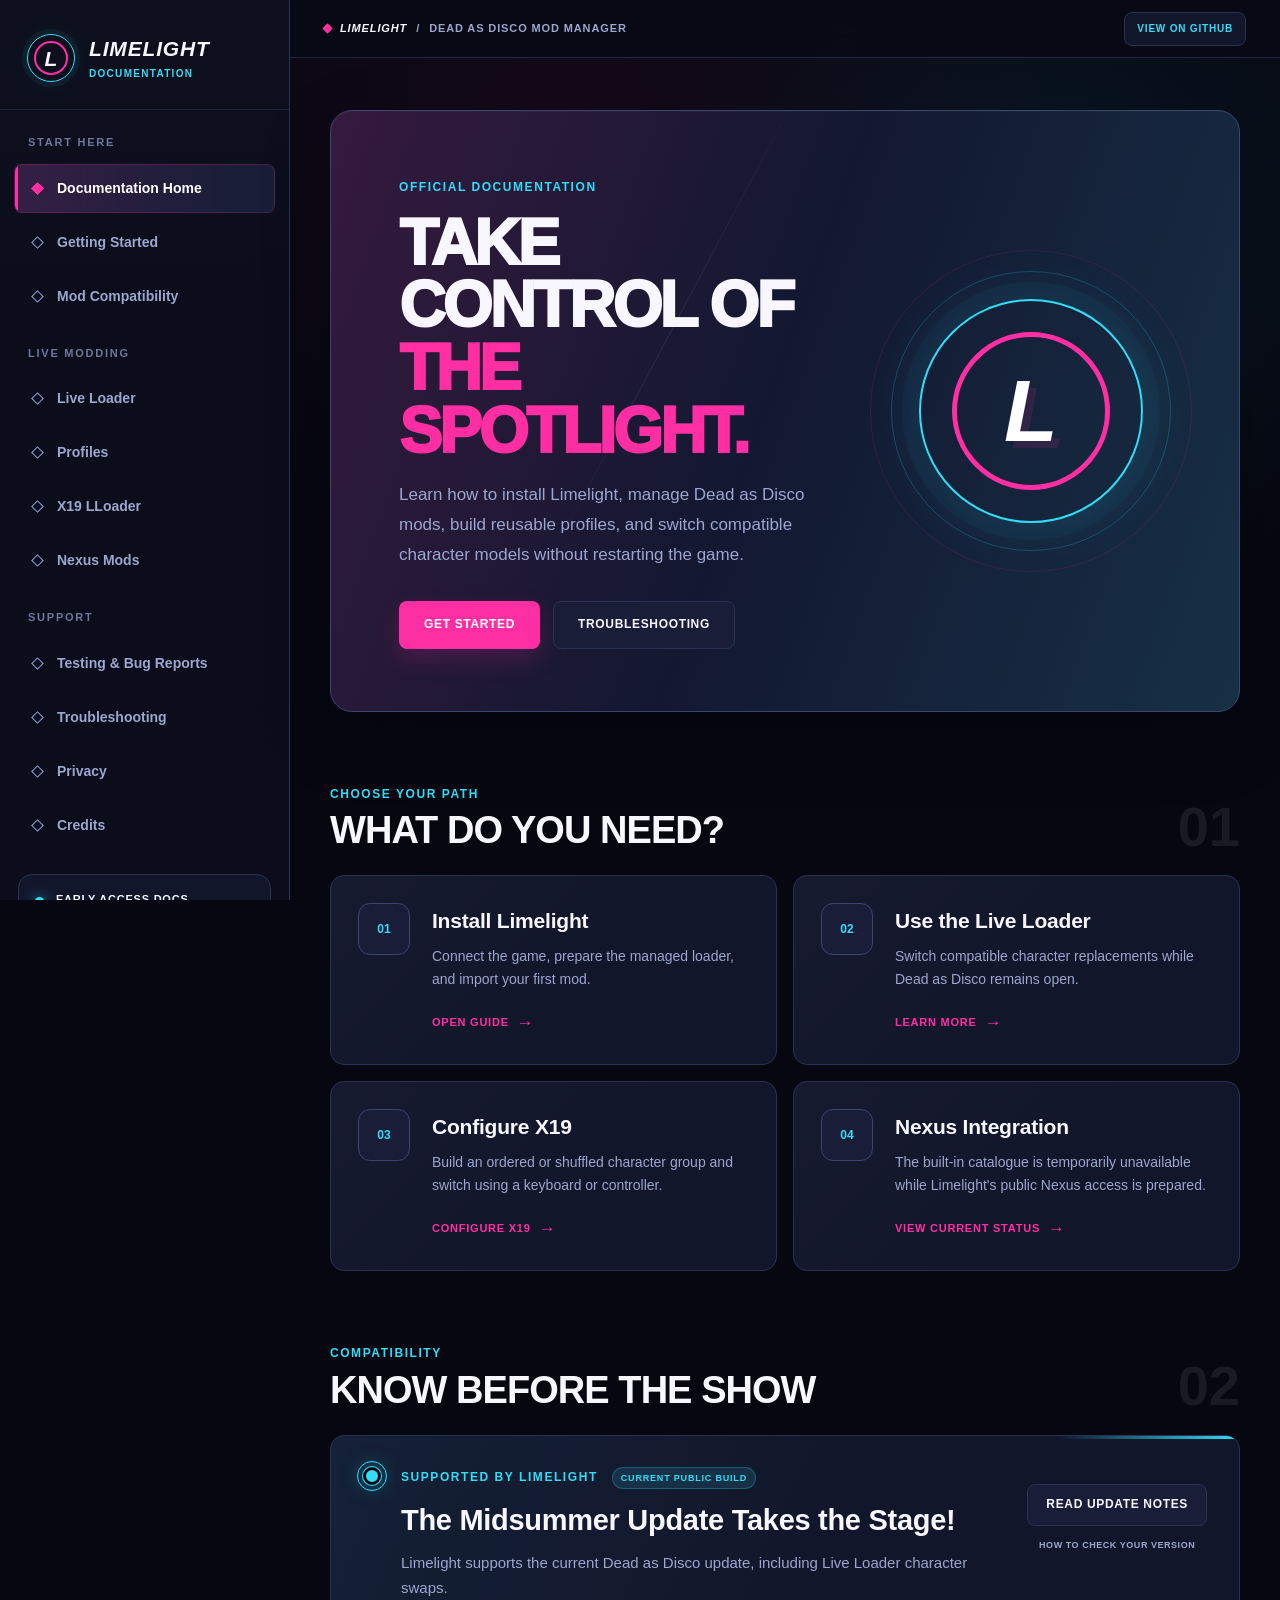
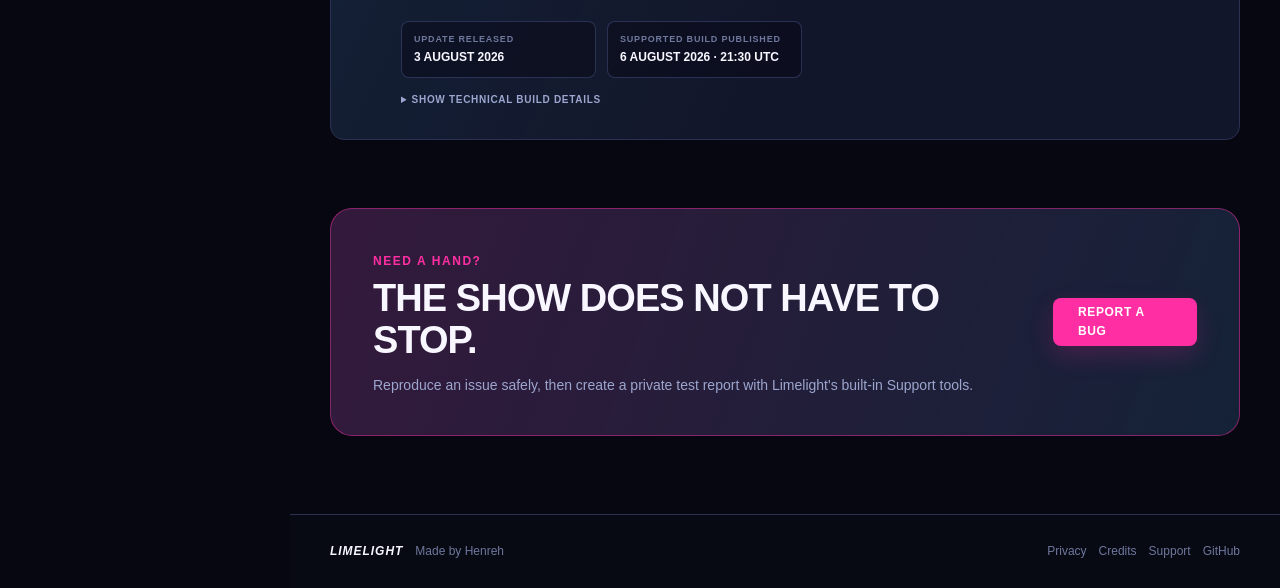
==== commit eceb5cae: "Changed compat block so it actually displays stuff normal people would understand not build ids etc," ====
--- a/index.html
+++ b/index.html
@@ -343,22 +343,73 @@
                         <div class="compatibility-status">
                             <span class="status-pulse" aria-hidden="true"></span>
 
-                            <div>
-                                <span class="eyebrow">CURRENTLY SUPPORTED</span>
-                                <h3>Dead as Disco Steam Build 24086779</h3>
-
-                                <p>
-                                    Executable compatibility:
-                                    <strong>++brainjar+release-CL-29846</strong>
+                            <div class="compatibility-copy">
+                                <div class="compatibility-topline">
+                                    <span class="eyebrow">SUPPORTED BY LIMELIGHT</span>
+
+                                    <span class="compatibility-live-label">
+                                        CURRENT PUBLIC BUILD
+                                    </span>
+                                </div>
+
+                                <h3>The Midsummer Update Takes the Stage!</h3>
+
+                                <p class="compatibility-summary">
+                                    Limelight supports the current Dead as Disco
+                                    update, including Live Loader character swaps.
                                 </p>
+
+                                <div
+                                    class="compatibility-dates"
+                                    aria-label="Update publication dates">
+                                    <div>
+                                        <span>UPDATE RELEASED</span>
+                                        <time datetime="2026-08-03">
+                                            3 AUGUST 2026
+                                        </time>
+                                    </div>
+
+                                    <div>
+                                        <span>SUPPORTED BUILD PUBLISHED</span>
+                                        <time datetime="2026-08-06T21:30:21Z">
+                                            6 AUGUST 2026 · 21:30 UTC
+                                        </time>
+                                    </div>
+                                </div>
+
+                                <details class="compatibility-technical">
+                                    <summary>SHOW TECHNICAL BUILD DETAILS</summary>
+
+                                    <div class="compatibility-builds">
+                                        <span>
+                                            Steam build
+                                            <strong>24599852</strong>
+                                        </span>
+
+                                        <span>
+                                            Game version
+                                            <strong>CL-31326</strong>
+                                        </span>
+                                    </div>
+                                </details>
                             </div>
                         </div>
 
-                        <a
-                            class="button button-secondary compact-button"
-                            href="troubleshooting.html">
-                            CHECK COMPATIBILITY
-                        </a>
+                        <div class="compatibility-actions">
+                            <a
+                                class="button button-secondary compact-button"
+                                href="https://steamcommunity.com/app/3404260/announcements/"
+                                target="_blank"
+                                rel="noopener noreferrer">
+                                READ UPDATE NOTES
+                            </a>
+
+                            <a
+                                class="compatibility-help-link"
+                                href="troubleshooting.html">
+                                HOW TO CHECK YOUR VERSION
+                            </a>
+                        </div>
                     </div>
                 </section>
 
--- a/assets/css/styles.css
+++ b/assets/css/styles.css
@@ -835,20 +835,61 @@
 }
 
 .compatibility-card {
-    display: flex;
-    align-items: center;
-    justify-content: space-between;
-    gap: 28px;
-    padding: 27px 30px;
+    position: relative;
+    display: grid;
+    grid-template-columns: minmax(0, 1fr) auto;
+    align-items: start;
+    gap: 34px;
+    overflow: hidden;
+    padding: 31px 32px;
     border: 1px solid var(--border);
     border-radius: var(--medium-radius);
-    background: var(--panel);
+    background:
+        linear-gradient(
+            115deg,
+            rgba(49, 221, 248, 0.055),
+            transparent 52%
+        ),
+        var(--panel);
+}
+
+.compatibility-card::after {
+    position: absolute;
+    top: 0;
+    right: 0;
+    width: 180px;
+    height: 3px;
+    background: linear-gradient(90deg, transparent, var(--cyan));
+    content: "";
 }
 
 .compatibility-status {
     display: flex;
+    min-width: 0;
+    align-items: flex-start;
+    gap: 20px;
+}
+
+.compatibility-copy {
+    min-width: 0;
+}
+
+.compatibility-topline {
+    display: flex;
+    flex-wrap: wrap;
     align-items: center;
-    gap: 20px;
+    gap: 10px 14px;
+}
+
+.compatibility-live-label {
+    padding: 3px 8px;
+    border: 1px solid rgba(49, 221, 248, 0.26);
+    border-radius: 999px;
+    color: var(--cyan);
+    background: var(--cyan-soft);
+    font-size: 9px;
+    font-weight: 900;
+    letter-spacing: 0.09em;
 }
 
 .status-pulse {
@@ -886,7 +927,103 @@
 }
 
 .compatibility-card h3 {
-    margin-top: 4px;
+    max-width: 670px;
+    margin: 8px 0 8px;
+    font-size: clamp(22px, 2.5vw, 29px);
+}
+
+.compatibility-card .compatibility-summary {
+    max-width: 670px;
+    font-size: 15px;
+}
+
+.compatibility-dates {
+    display: flex;
+    flex-wrap: wrap;
+    gap: 11px;
+    margin-top: 20px;
+}
+
+.compatibility-dates > div {
+    min-width: 195px;
+    padding: 10px 12px;
+    border: 1px solid rgba(59, 70, 111, 0.64);
+    border-radius: 8px;
+    background: rgba(6, 7, 17, 0.42);
+}
+
+.compatibility-dates span,
+.compatibility-dates time {
+    display: block;
+}
+
+.compatibility-dates span {
+    color: var(--subtle);
+    font-size: 9px;
+    font-weight: 900;
+    letter-spacing: 0.09em;
+}
+
+.compatibility-dates time {
+    margin-top: 2px;
+    color: var(--text);
+    font-size: 12px;
+    font-weight: 800;
+}
+
+.compatibility-technical {
+    max-width: 530px;
+    margin-top: 14px;
+}
+
+.compatibility-technical summary {
+    width: fit-content;
+    color: var(--muted);
+    cursor: pointer;
+    font-size: 10px;
+    font-weight: 900;
+    letter-spacing: 0.07em;
+    transition: color var(--fast-transition);
+}
+
+.compatibility-technical summary:hover {
+    color: var(--cyan);
+}
+
+.compatibility-builds {
+    display: flex;
+    flex-wrap: wrap;
+    gap: 9px 24px;
+    margin-top: 10px;
+    color: var(--muted);
+    font-size: 12px;
+}
+
+.compatibility-builds strong {
+    margin-left: 5px;
+    color: var(--text);
+    font-family: Consolas, "Courier New", monospace;
+}
+
+.compatibility-actions {
+    display: flex;
+    align-items: center;
+    flex-direction: column;
+    gap: 12px;
+    padding-top: 17px;
+}
+
+.compatibility-help-link {
+    color: var(--muted);
+    font-size: 9px;
+    font-weight: 900;
+    letter-spacing: 0.06em;
+    text-align: center;
+    transition: color var(--fast-transition);
+}
+
+.compatibility-help-link:hover {
+    color: var(--cyan);
 }
 
 .compatibility-card p strong {
@@ -1082,6 +1219,16 @@
         flex-direction: column;
     }
 
+    .compatibility-card {
+        grid-template-columns: 1fr;
+    }
+
+    .compatibility-actions {
+        width: 100%;
+        align-items: flex-start;
+        padding-top: 0;
+    }
+
     .site-footer {
         align-items: flex-start;
         flex-direction: column;
@@ -1109,6 +1256,17 @@
 
     .compatibility-status {
         align-items: flex-start;
+    }
+
+    .compatibility-card {
+        padding: 25px 22px;
+    }
+
+    .compatibility-dates,
+    .compatibility-dates > div,
+    .compatibility-actions,
+    .compatibility-actions .button {
+        width: 100%;
     }
 
     .section-heading {
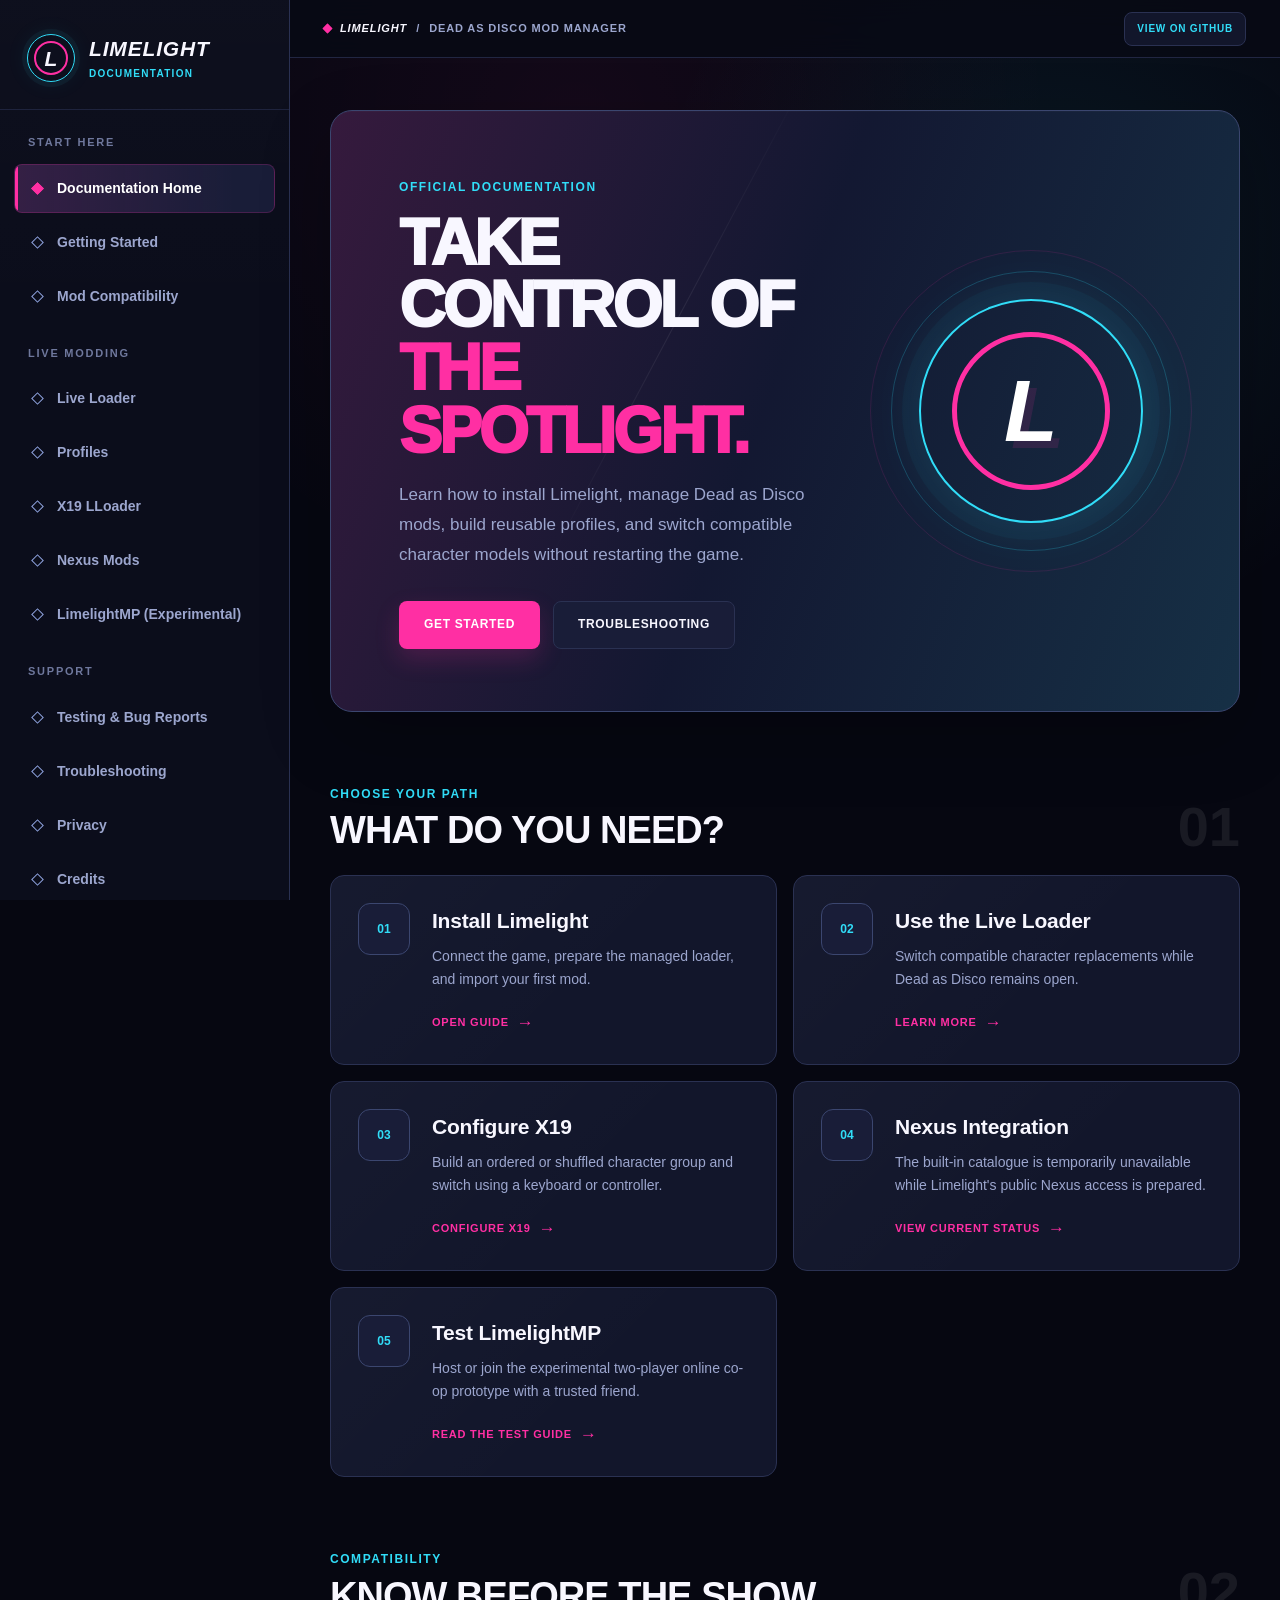
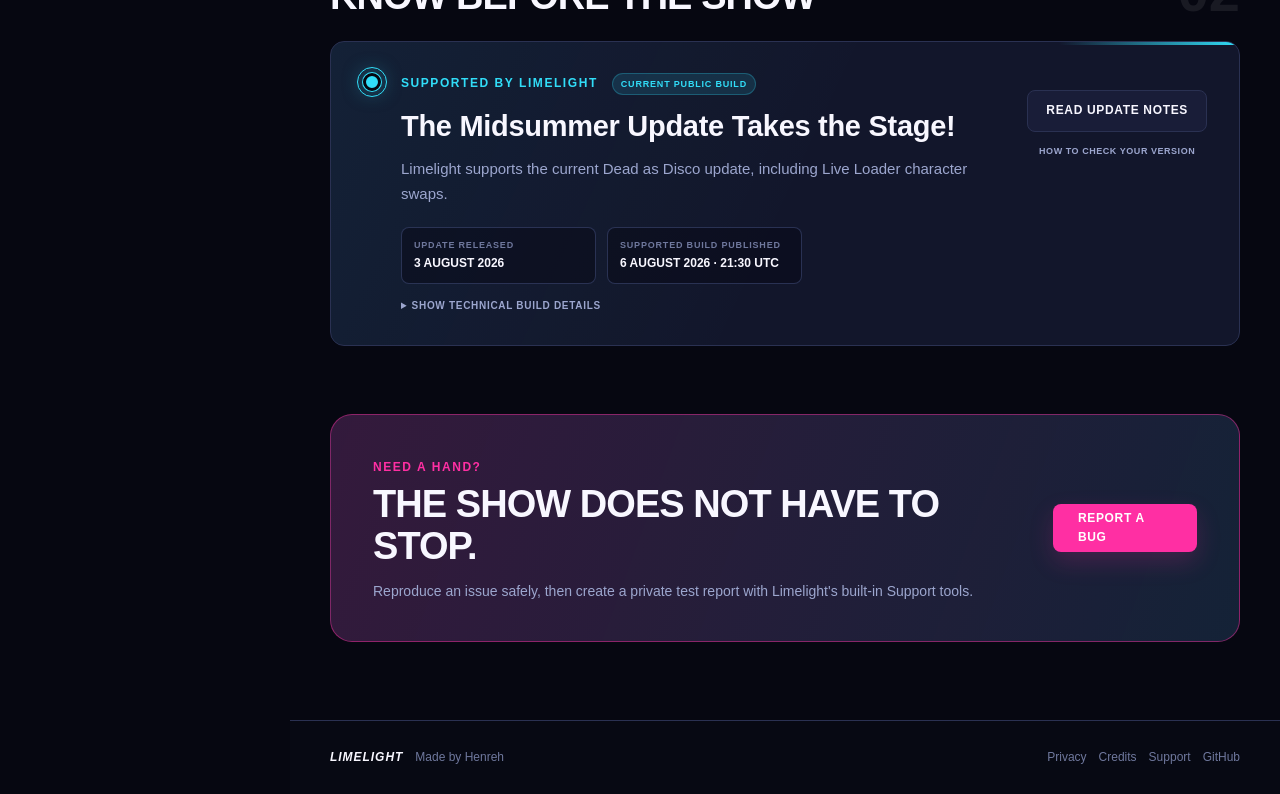
==== commit a5b77b72: "added documentation for the multiplayer experiment" ====
--- a/index.html
+++ b/index.html
@@ -113,6 +113,13 @@
                     href="nexus-mods.html">
                     <span class="navigation-diamond" aria-hidden="true"></span>
                     <span>Nexus Mods</span>
+                </a>
+
+                <a
+                    class="navigation-link"
+                    href="multiplayer.html">
+                    <span class="navigation-diamond" aria-hidden="true"></span>
+                    <span>LimelightMP (Experimental)</span>
                 </a>
 
                 <p class="navigation-label">SUPPORT</p>
@@ -322,6 +329,26 @@
                                 </span>
                             </div>
                         </a>
+
+                        <a
+                            class="feature-card"
+                            href="multiplayer.html">
+                            <span class="card-icon" aria-hidden="true">05</span>
+
+                            <div>
+                                <h3>Test LimelightMP</h3>
+
+                                <p>
+                                    Host or join the experimental two-player online
+                                    co-op prototype with a trusted friend.
+                                </p>
+
+                                <span class="card-link">
+                                    READ THE TEST GUIDE
+                                    <span aria-hidden="true">→</span>
+                                </span>
+                            </div>
+                        </a>
                     </div>
                 </section>
 
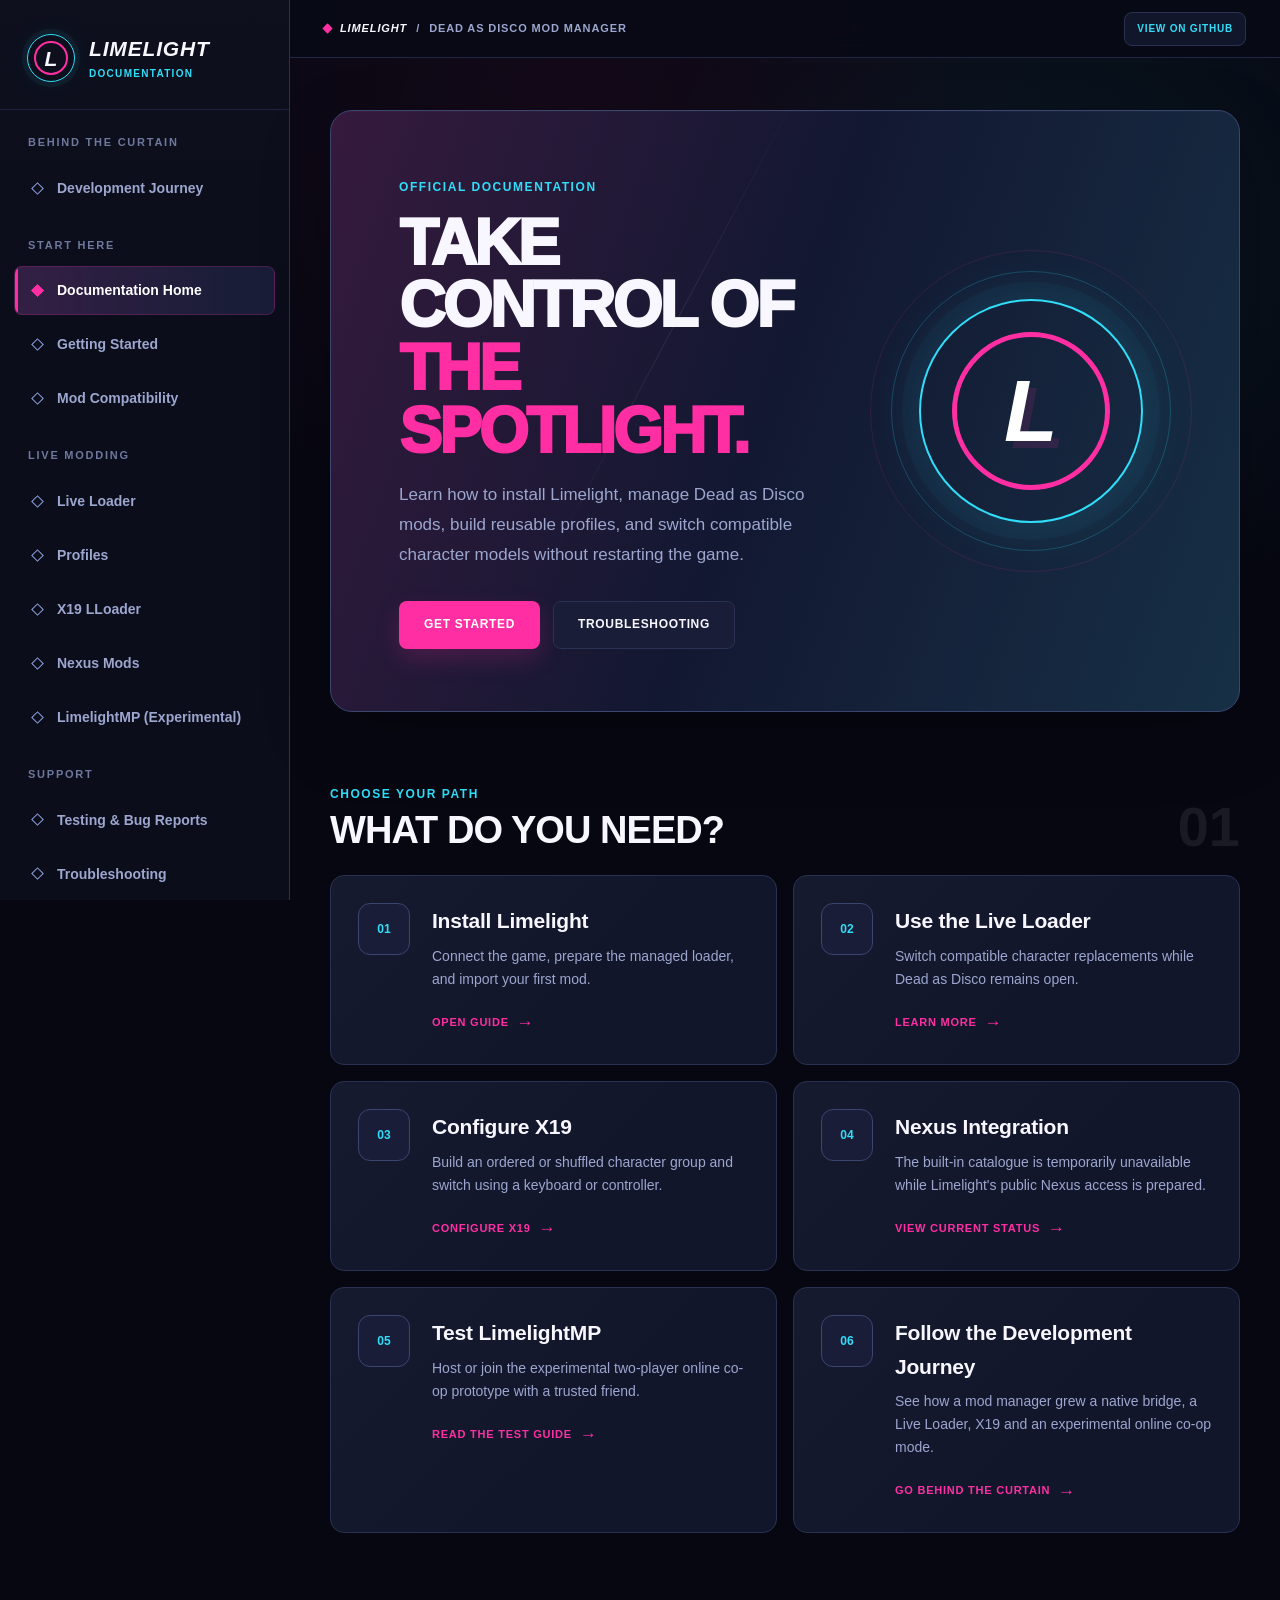
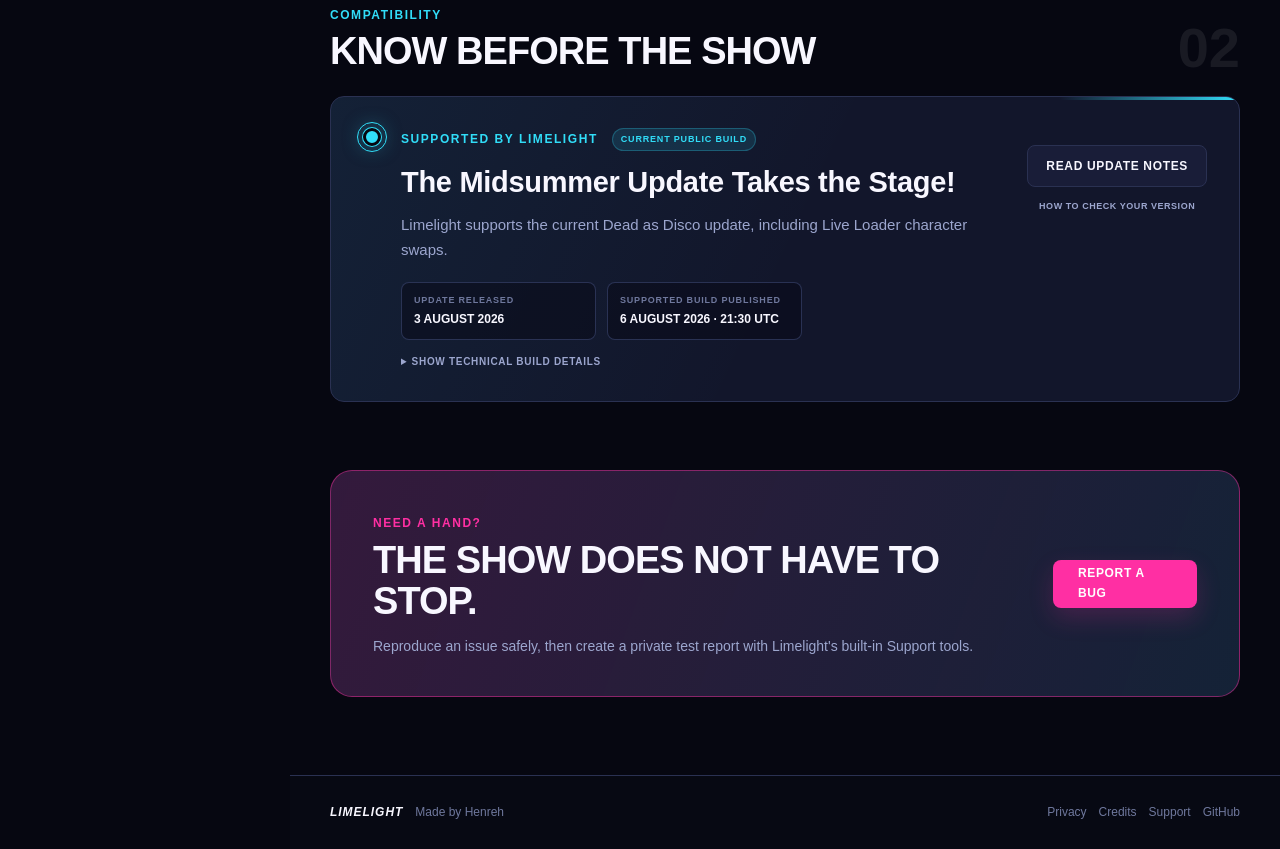
==== commit 08eda422: "added dev journey and added some more credits" ====
--- a/index.html
+++ b/index.html
@@ -61,6 +61,15 @@
             <nav
                 class="documentation-navigation"
                 aria-label="Documentation">
+                <p class="navigation-label">BEHIND THE CURTAIN</p>
+
+                <a
+                    class="navigation-link"
+                    href="development-journey.html">
+                    <span class="navigation-diamond" aria-hidden="true"></span>
+                    <span>Development Journey</span>
+                </a>
+
                 <p class="navigation-label">START HERE</p>
 
                 <a
@@ -349,6 +358,27 @@
                                 </span>
                             </div>
                         </a>
+
+                        <a
+                            class="feature-card"
+                            href="development-journey.html">
+                            <span class="card-icon" aria-hidden="true">06</span>
+
+                            <div>
+                                <h3>Follow the Development Journey</h3>
+
+                                <p>
+                                    See how a mod manager grew a native bridge,
+                                    a Live Loader, X19 and an experimental online
+                                    co-op mode.
+                                </p>
+
+                                <span class="card-link">
+                                    GO BEHIND THE CURTAIN
+                                    <span aria-hidden="true">→</span>
+                                </span>
+                            </div>
+                        </a>
                     </div>
                 </section>
 
--- a/assets/css/styles.css
+++ b/assets/css/styles.css
@@ -1804,3 +1804,306 @@
         bottom: 8px;
     }
 }
+
+/* I give the development story its own timeline language so it feels personal without leaving the Limelight design family. */
+
+.journey-intro {
+    display: grid;
+    grid-template-columns: repeat(3, minmax(0, 1fr));
+    gap: 12px;
+    margin: 26px 0 8px;
+}
+
+.journey-intro div {
+    padding: 17px 18px;
+    border: 1px solid var(--border);
+    border-radius: var(--medium-radius);
+    background: var(--panel);
+}
+
+.journey-intro strong,
+.journey-intro span {
+    display: block;
+}
+
+.journey-intro strong {
+    color: var(--pink);
+    font-family:
+        "Arial Narrow",
+        "Segoe UI",
+        sans-serif;
+    font-size: 21px;
+    font-weight: 900;
+}
+
+.journey-intro span {
+    margin-top: 3px;
+    color: var(--muted);
+    font-size: 12px;
+}
+
+.journey-date {
+    display: inline-flex;
+    align-items: center;
+    gap: 9px;
+    margin-bottom: 12px;
+    color: var(--cyan);
+    font-size: 11px;
+    font-weight: 900;
+    letter-spacing: 0.09em;
+}
+
+.journey-date::before {
+    width: 9px;
+    height: 9px;
+    border: 2px solid var(--pink);
+    background: var(--pink-soft);
+    content: "";
+    transform: rotate(45deg);
+}
+
+.journey-quote {
+    position: relative;
+    margin: 5px 0 29px;
+    padding: 29px 31px;
+    overflow: hidden;
+    border: 1px solid rgba(255, 47, 163, 0.42);
+    border-radius: var(--large-radius);
+    background:
+        linear-gradient(
+            115deg,
+            rgba(255, 47, 163, 0.14),
+            rgba(49, 221, 248, 0.06)
+        ),
+        var(--panel);
+}
+
+.journey-quote::after {
+    position: absolute;
+    top: -28px;
+    right: 17px;
+    color: rgba(255, 255, 255, 0.055);
+    content: "\201C";
+    font-family: Georgia, serif;
+    font-size: 150px;
+    line-height: 1;
+}
+
+.journey-quote p {
+    position: relative;
+    z-index: 1;
+    margin: 0;
+    color: var(--text);
+    font-family:
+        "Arial Narrow",
+        "Segoe UI",
+        sans-serif;
+    font-size: clamp(25px, 4vw, 39px);
+    font-weight: 900;
+    letter-spacing: -0.025em;
+    line-height: 1.15;
+}
+
+.journey-quote cite {
+    display: block;
+    margin-top: 12px;
+    color: var(--cyan);
+    font-size: 13px;
+    font-style: normal;
+    font-weight: 900;
+    letter-spacing: 0.06em;
+}
+
+.journey-video {
+    margin: 25px 0 29px;
+    overflow: hidden;
+    border: 1px solid var(--border-bright);
+    border-radius: var(--medium-radius);
+    background: var(--panel);
+}
+
+.journey-video-frame {
+    position: relative;
+    display: grid;
+    min-height: 260px;
+    place-items: center;
+    overflow: hidden;
+    padding: 30px;
+    background:
+        linear-gradient(rgba(6, 7, 17, 0.45), rgba(6, 7, 17, 0.82)),
+        repeating-linear-gradient(
+            135deg,
+            rgba(49, 221, 248, 0.055) 0,
+            rgba(49, 221, 248, 0.055) 1px,
+            transparent 1px,
+            transparent 18px
+        ),
+        radial-gradient(circle at 50% 45%, rgba(255, 47, 163, 0.2), transparent 19rem),
+        #090b17;
+    text-align: center;
+}
+
+.journey-video-badge,
+.journey-video-status {
+    position: absolute;
+    top: 16px;
+    padding: 6px 9px;
+    border-radius: 999px;
+    font-size: 9px;
+    font-weight: 900;
+    letter-spacing: 0.08em;
+}
+
+.journey-video-badge {
+    left: 16px;
+    color: var(--cyan);
+    border: 1px solid rgba(49, 221, 248, 0.28);
+    background: rgba(49, 221, 248, 0.1);
+}
+
+.journey-video-status {
+    right: 16px;
+    color: var(--muted);
+    border: 1px solid var(--border-bright);
+    background: rgba(18, 22, 43, 0.88);
+}
+
+.journey-video-centre {
+    position: relative;
+    z-index: 1;
+}
+
+.journey-play {
+    display: grid;
+    width: 70px;
+    height: 70px;
+    margin: 0 auto 18px;
+    place-items: center;
+    border: 1px solid var(--pink);
+    border-radius: 50%;
+    color: #ffffff;
+    background: var(--pink);
+    box-shadow: 0 0 0 10px rgba(255, 47, 163, 0.08);
+    font-size: 24px;
+    line-height: 1;
+}
+
+.journey-video-centre strong,
+.journey-video-centre span {
+    display: block;
+}
+
+.journey-video-centre strong {
+    color: var(--text);
+    font-size: 21px;
+}
+
+.journey-video-centre span {
+    margin-top: 4px;
+    color: var(--subtle);
+    font-family: Consolas, "Courier New", monospace;
+    font-size: 11px;
+}
+
+.journey-video-caption {
+    display: grid;
+    grid-template-columns: 150px minmax(0, 1fr);
+    gap: 20px;
+    padding: 20px 22px;
+    border-top: 1px solid var(--border);
+}
+
+.journey-video-caption time {
+    color: var(--pink);
+    font-size: 11px;
+    font-weight: 900;
+    letter-spacing: 0.07em;
+}
+
+.journey-video-caption p {
+    margin: 0;
+    font-size: 14px;
+}
+
+.journey-sketch .documentation-image-button {
+    padding: 12px;
+    background: #ffffff;
+}
+
+.journey-sketch img {
+    border-radius: calc(var(--medium-radius) - 5px);
+}
+
+.journey-sketch figcaption {
+    font-style: italic;
+}
+
+.journey-answer {
+    display: grid;
+    grid-template-columns: repeat(2, minmax(0, 1fr));
+    gap: 14px;
+    margin: 24px 0;
+}
+
+.journey-answer div {
+    padding: 23px;
+    border: 1px solid var(--border);
+    border-radius: var(--medium-radius);
+    background: var(--panel);
+}
+
+.journey-answer strong {
+    display: block;
+    margin-bottom: 5px;
+    color: var(--cyan);
+    font-size: 20px;
+}
+
+.journey-answer p {
+    margin: 0;
+    font-size: 14px;
+}
+
+@media (max-width: 700px) {
+    .journey-intro,
+    .journey-answer {
+        grid-template-columns: 1fr;
+    }
+
+    .journey-video-caption {
+        grid-template-columns: 1fr;
+        gap: 7px;
+    }
+
+    .journey-video-frame {
+        min-height: 230px;
+        padding: 58px 20px 25px;
+    }
+
+    .journey-video-status {
+        top: 48px;
+        right: auto;
+        left: 16px;
+    }
+}
+
+.journey-video-embed {
+    min-height: 0;
+    aspect-ratio: 16 / 9;
+    padding: 0;
+    background: #000000;
+}
+
+.journey-video-embed iframe {
+    display: block;
+    width: 100%;
+    height: 100%;
+    border: 0;
+}
+
+@media (max-width: 700px) {
+    .journey-video-embed {
+        min-height: 0;
+        padding: 0;
+    }
+}
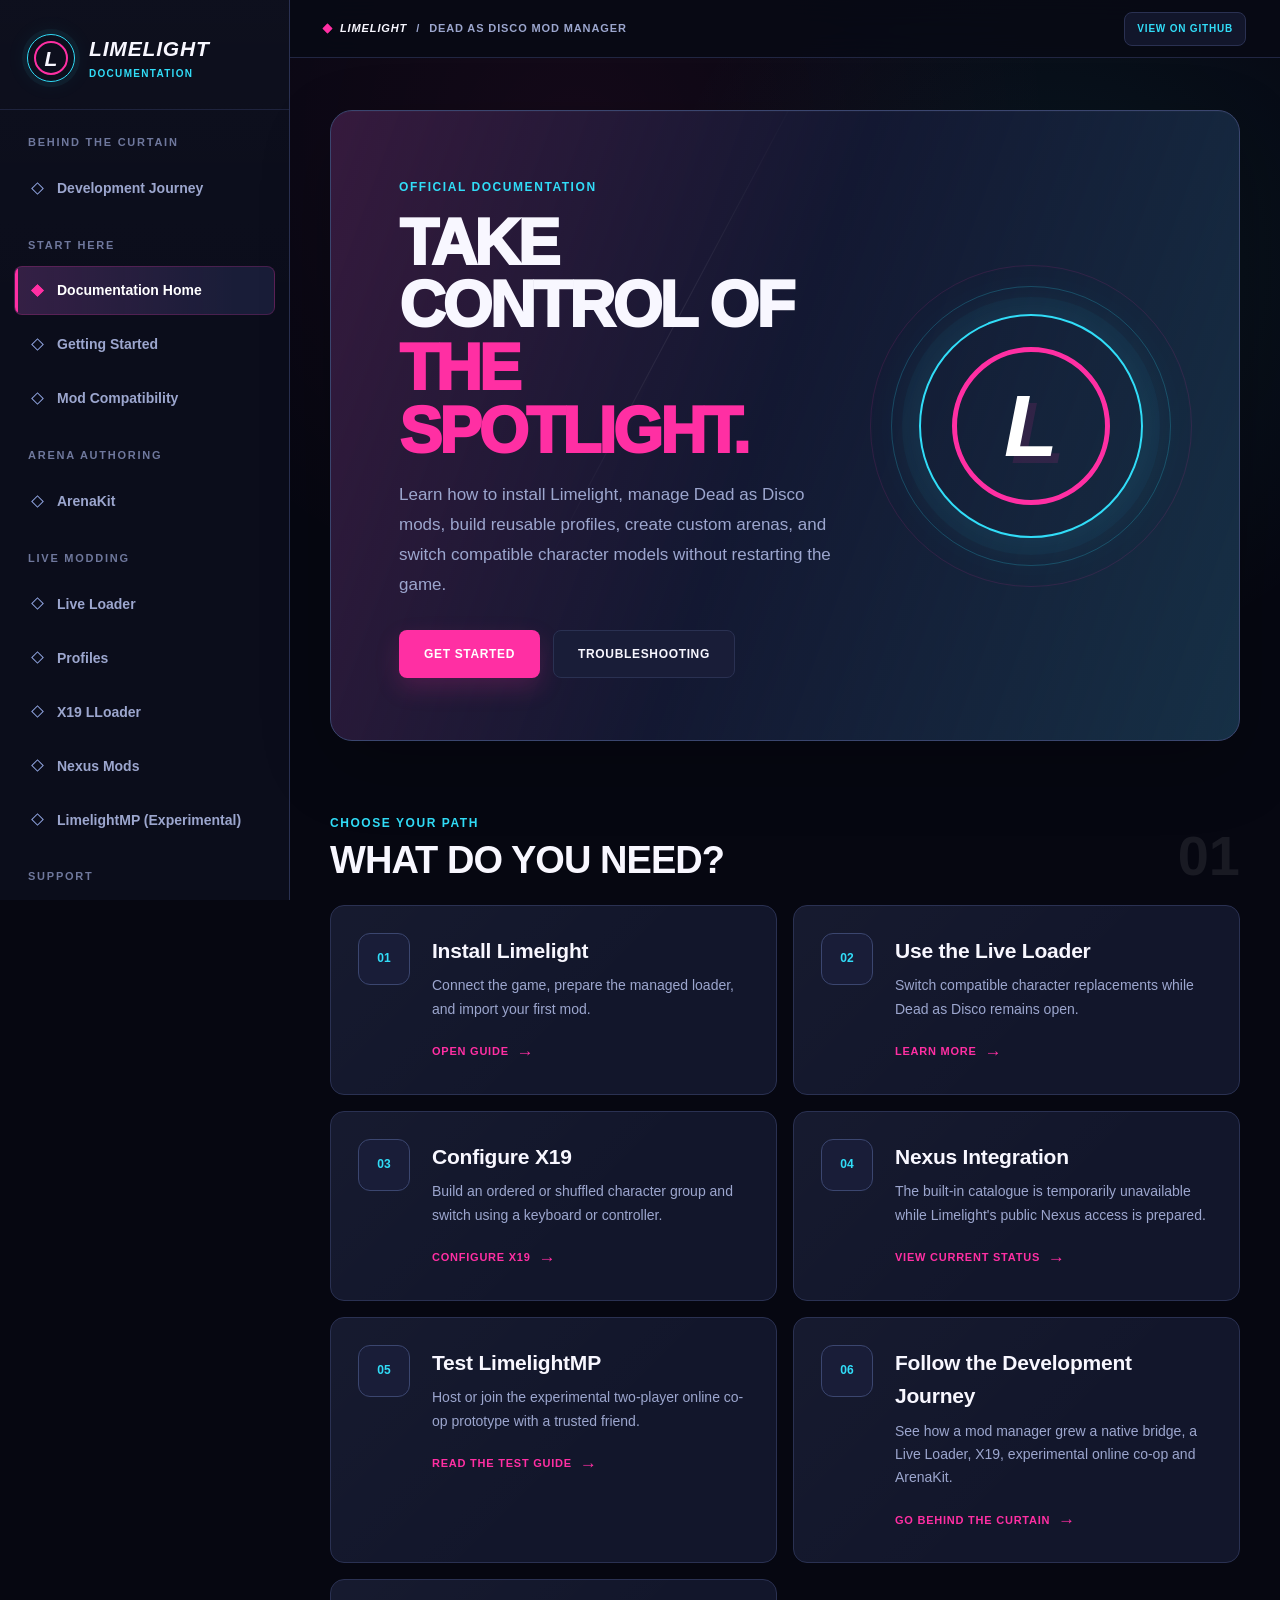
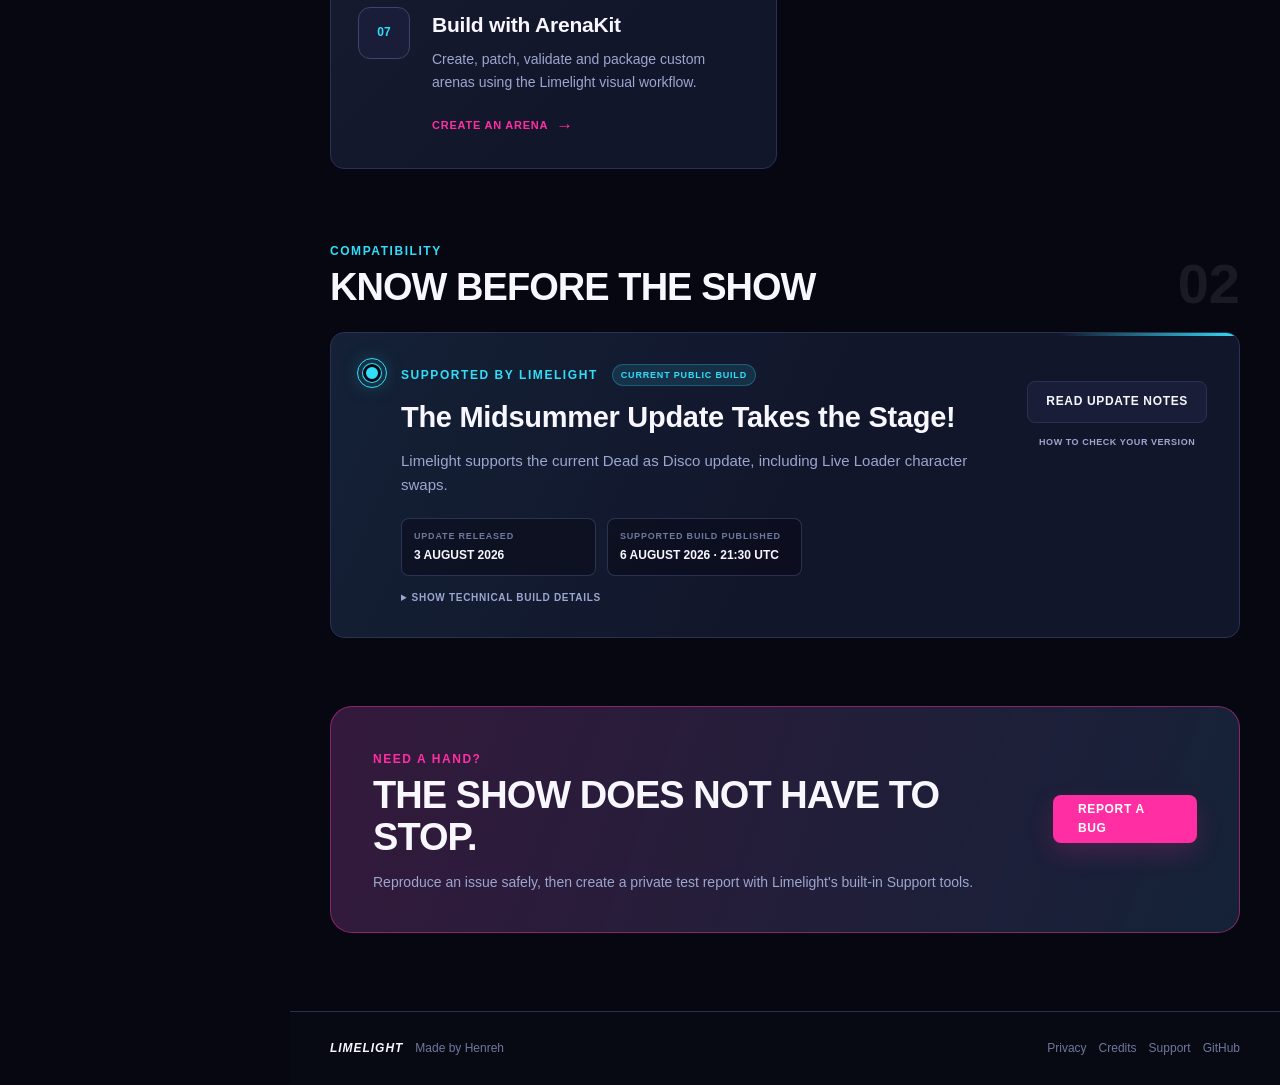
==== commit bf0a4f13: "Add the ArenaKit wiki guide" ====
--- a/index.html
+++ b/index.html
@@ -92,6 +92,13 @@
                     href="mod-compatibility.html">
                     <span class="navigation-diamond" aria-hidden="true"></span>
                     <span>Mod Compatibility</span>
+                </a>
+
+                <p class="navigation-label">ARENA AUTHORING</p>
+
+                <a class="navigation-link" href="arenakit.html">
+                    <span class="navigation-diamond" aria-hidden="true"></span>
+                    <span>ArenaKit</span>
                 </a>
 
                 <p class="navigation-label">LIVE MODDING</p>
@@ -215,8 +222,9 @@
 
                         <p class="hero-description">
                             Learn how to install Limelight, manage Dead as Disco
-                            mods, build reusable profiles, and switch compatible
-                            character models without restarting the game.
+                            mods, build reusable profiles, create custom arenas,
+                            and switch compatible character models without
+                            restarting the game.
                         </p>
 
                         <div class="hero-actions">
@@ -369,12 +377,32 @@
 
                                 <p>
                                     See how a mod manager grew a native bridge,
-                                    a Live Loader, X19 and an experimental online
-                                    co-op mode.
+                                    a Live Loader, X19, experimental online co-op
+                                    and ArenaKit.
                                 </p>
 
                                 <span class="card-link">
                                     GO BEHIND THE CURTAIN
+                                    <span aria-hidden="true">→</span>
+                                </span>
+                            </div>
+                        </a>
+
+                        <a
+                            class="feature-card"
+                            href="arenakit.html">
+                            <span class="card-icon" aria-hidden="true">07</span>
+
+                            <div>
+                                <h3>Build with ArenaKit</h3>
+
+                                <p>
+                                    Create, patch, validate and package custom
+                                    arenas using the Limelight visual workflow.
+                                </p>
+
+                                <span class="card-link">
+                                    CREATE AN ARENA
                                     <span aria-hidden="true">→</span>
                                 </span>
                             </div>
